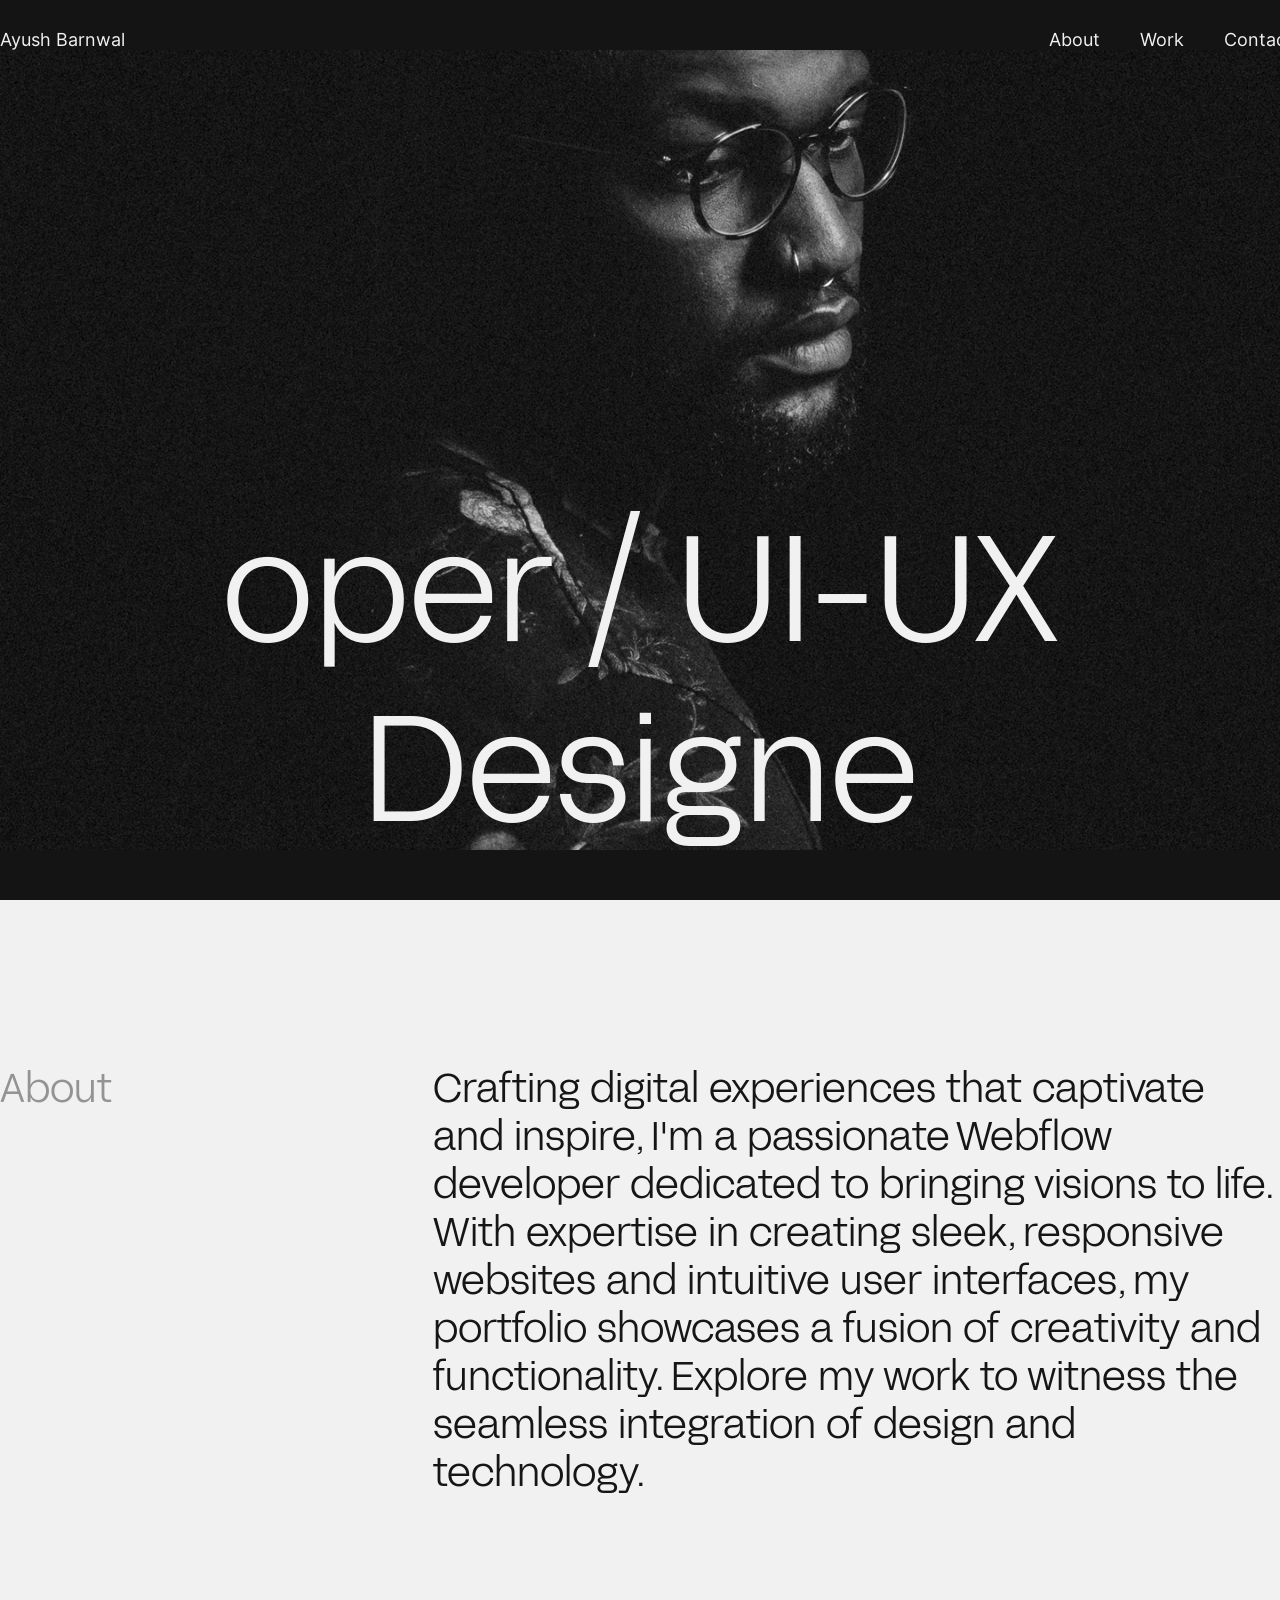
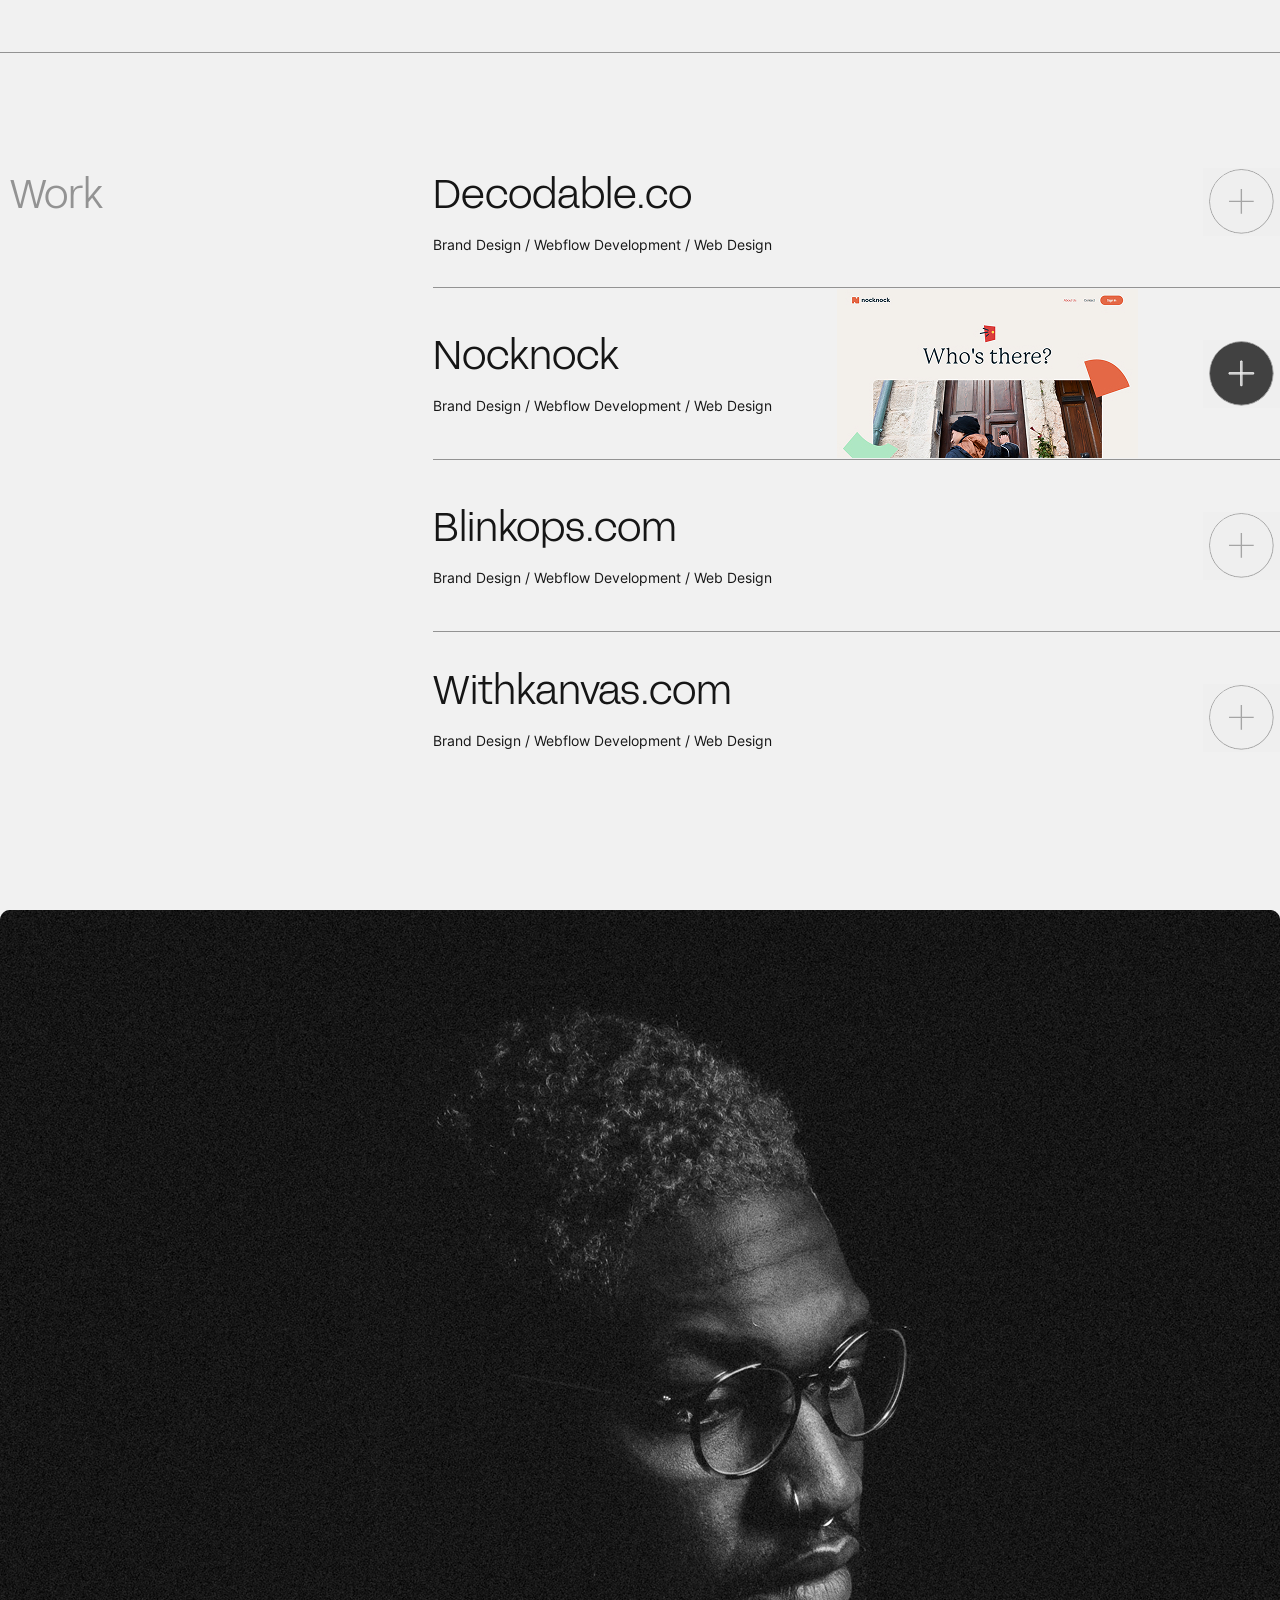
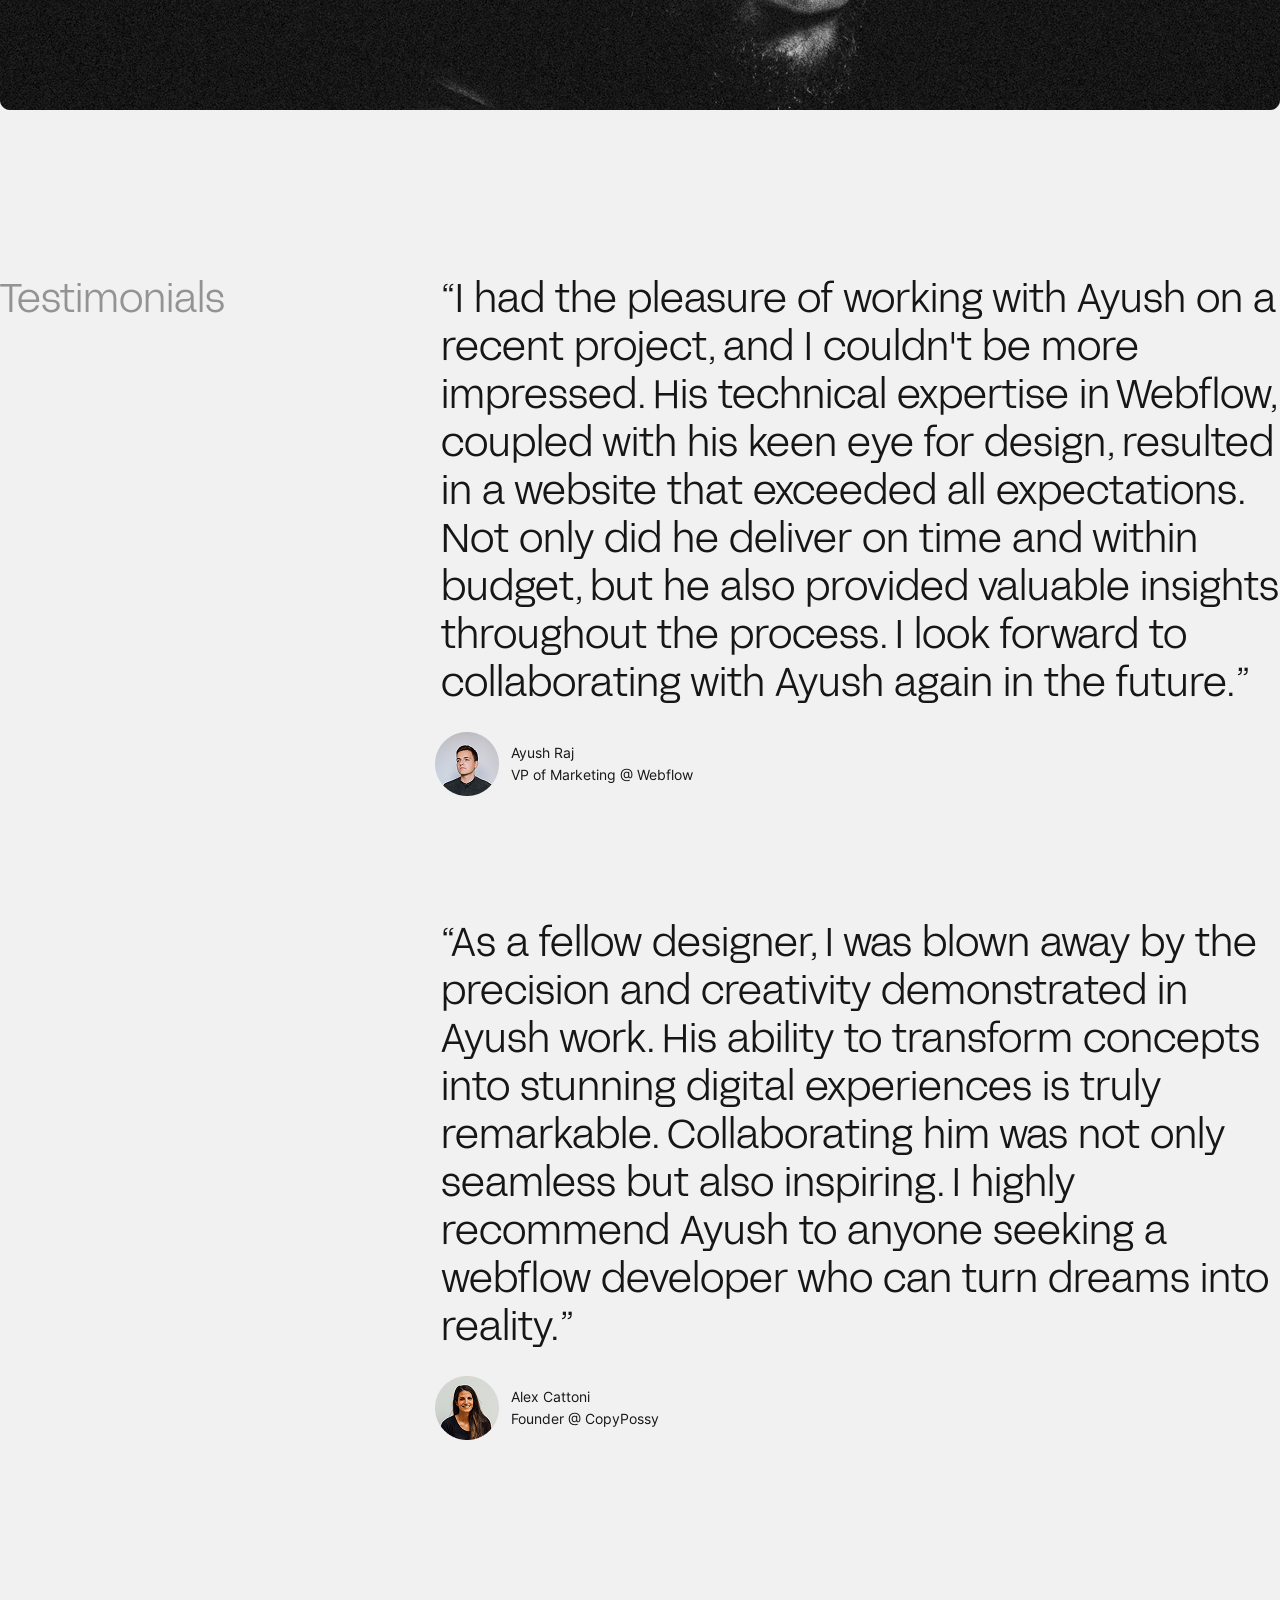
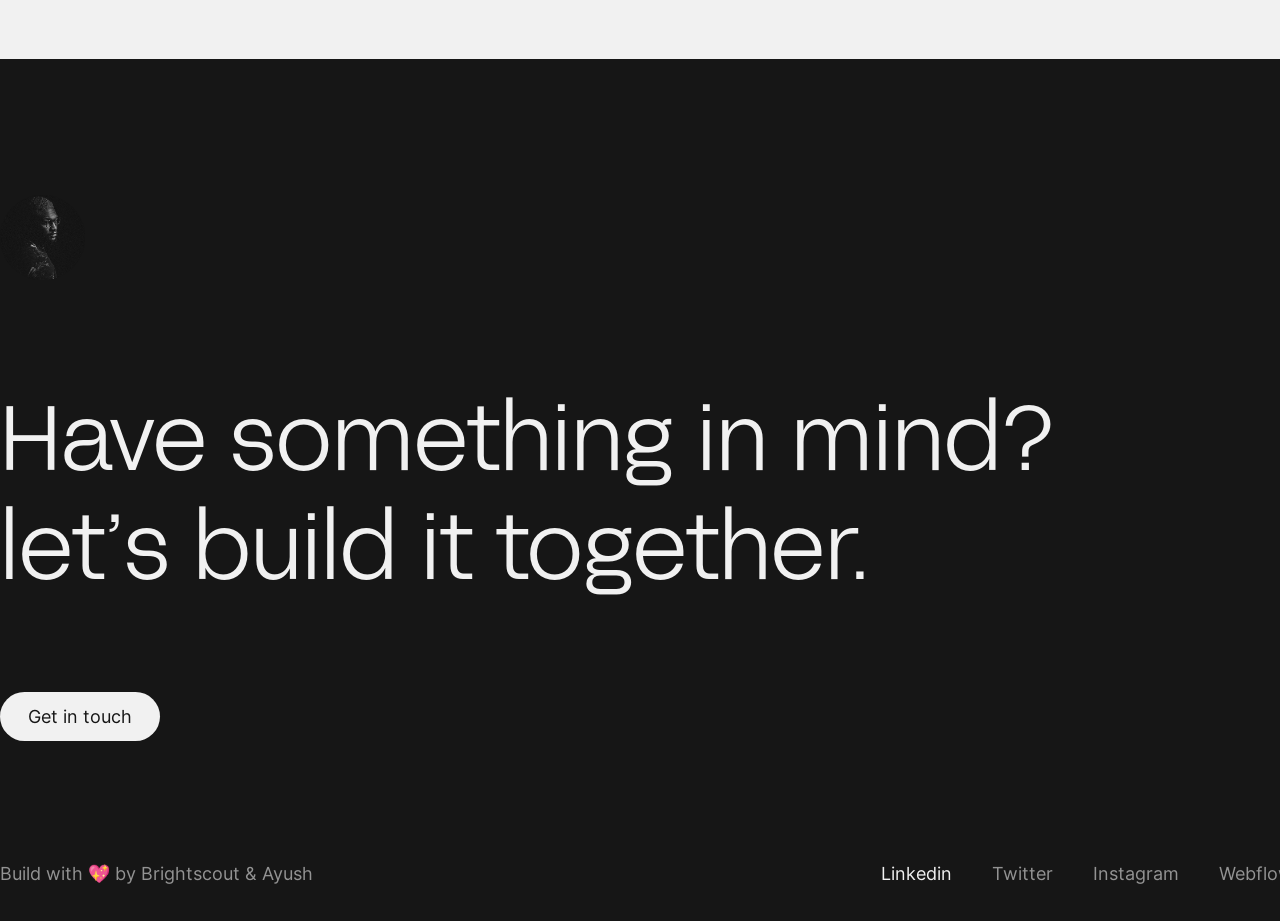
==== index.html @ 7341c0cb "4lab" ====
<!DOCTYPE html>
<html lang="en">
<head>
    <meta charset="UTF-8">
    <meta name="viewport" content="width=device-width, initial-scale=1.0">
    <link rel="stylesheet" href="styles/fonts.css">
    <link rel="stylesheet" href="styles/style.css">
    <title>Document</title>
</head>
<body>
    <header>  
        <div class="navigation_container">
            <h1>Ayush Barnwal</h1>
            <nav>
                <ul class="nav">
                    <li><a class="nav__link" href="#">About</a></li>
                    <li><a class="nav__link" href="#">Work</a></li>
                    <li><a class="nav__link" href="#">Contact</a> </li>
                </ul>
            </nav>
        </div>
        <h2 class="title">oper / UI-UX Designe</h2>
    </header>
    <main class="main_container">
        <section class="about_container">
            <h3>About</h3>
            <p>Crafting digital experiences 
                that captivate and inspire, 
                I'm a passionate Webflow 
                developer dedicated to 
                bringing visions to life. 
                With expertise in creating 
                sleek, responsive websites 
                and intuitive user 
                interfaces, my portfolio 
                showcases a fusion of 
                creativity and functionality. 
                Explore my work to witness 
                the seamless integration of 
                design and technology.</p>
        </section>
        <section class="work_container">
            <h3>Work</h3>
            <ul class="worklist_container">
                <li class="worklist_item">
                    <div>
                        <h4>Decodable.co</h4>
                        <p>Brand Design / Webflow Development / Web Design</p>
                    </div>
                    <button>
                        <svg class="svg_plus" width="65" height="65" viewBox="0 0 65 65" fill="none" xmlns="http://www.w3.org/2000/svg">
                            <g opacity="0.8">
                                <rect x="0.5" y="0.5" width="63.7159" height="63.7159" rx="31.858" stroke="#939393"/>
                                <path d="M31.6761 44.7159V20H33.0398V44.7159H31.6761ZM20 33.0398V31.6761H44.7159V33.0398H20Z" fill="#939393"/>
                            </g>
                        </svg>
                    </button>
                </li>
                <li class="worklist_item">
                    <div>
                        <h4>Nocknock</h4>
                        <p>Brand Design / Webflow Development / Web Design</p>
                    </div>
                    <img src="images/nocknock.jpg" alt="nocknock">
                    <button>
                        <svg class="svg_plus_active" width="65" height="65" viewBox="0 0 65 65" fill="none" xmlns="http://www.w3.org/2000/svg">
                            <g opacity="0.8">
                                <rect x="0.5" y="0.5" width="63.7159" height="63.7159" rx="31.858" stroke="#939393"/>
                                <path d="M31.6761 44.7159V20H33.0398V44.7159H31.6761ZM20 33.0398V31.6761H44.7159V33.0398H20Z" fill="#939393"/>
                            </g>
                        </svg>
                    </button>
                </li>
                <li class="worklist_item">
                    <div>
                        <h4>Blinkops.com</h4>
                        <p>Brand Design / Webflow Development / Web Design</p>
                    </div>
                    <button>
                        <svg class="svg_plus" width="65" height="65" viewBox="0 0 65 65" fill="none" xmlns="http://www.w3.org/2000/svg">
                            <g opacity="0.8">
                                <rect x="0.5" y="0.5" width="63.7159" height="63.7159" rx="31.858" stroke="#939393"/>
                                <path d="M31.6761 44.7159V20H33.0398V44.7159H31.6761ZM20 33.0398V31.6761H44.7159V33.0398H20Z" fill="#939393"/>
                            </g>
                        </svg>
                    </button>
                </li>
                <li class="worklist_item">
                    <div>
                        <h4>Withkanvas.com</h4>
                        <p>Brand Design / Webflow Development / Web Design</p>
                    </div>
                    <button>
                        <svg class="svg_plus" width="65" height="65" viewBox="0 0 65 65" fill="none" xmlns="http://www.w3.org/2000/svg">
                            <g opacity="0.8">
                                <rect x="0.5" y="0.5" width="63.7159" height="63.7159" rx="31.858" stroke="#939393"/>
                                <path d="M31.6761 44.7159V20H33.0398V44.7159H31.6761ZM20 33.0398V31.6761H44.7159V33.0398H20Z" fill="#939393"/>
                            </g>
                        </svg>
                    </button>
                </li>
            </ul>
        </section>
        <img src="images/personal_image.png" alt="personal image">
        <section class="testimonials_container">
            <h3>Testimonials</h3>
            <div class="review_container">
                <div>
                    <p>
                        “I had the pleasure 
                        of working with Ayush on 
                        a recent project, and I 
                        couldn't be more impressed. 
                        His technical expertise in 
                        Webflow, coupled with his 
                        keen eye for design, resulted 
                        in a website that exceeded all 
                        expectations. Not only did he 
                        deliver on time and within 
                        budget, but he also provided 
                        valuable insights throughout 
                        the process. I look forward to 
                        collaborating with Ayush again 
                        in the future.”
                    </p>
                    <div class="reviewer_container">
                        <img src="images/reviewer_2.png" alt="reviewer photo">
                        <div>
                            <h3 class="reviewer_text">Ayush Raj</h3>
                            <p class="reviewer_text">VP of Marketing @ Webflow</p>
                        </div>  
                    </div>
                </div>
                <div>
                    <p>
                        “As a fellow designer, I was blown 
                        away by the precision and creativity 
                        demonstrated in Ayush work. His 
                        ability to transform concepts into 
                        stunning digital experiences is truly 
                        remarkable. Collaborating him was not 
                        only seamless but also inspiring. I 
                        highly recommend Ayush to anyone 
                        seeking a webflow developer who can 
                        turn dreams into reality.” 
                    </p>
                    <div class="reviewer_container">
                        <img src="images/reviewer_1.png" alt="reviewer photo">
                        <div>
                            <h3 class="reviewer_text">Alex Cattoni</h3>
                            <p class="reviewer_text">Founder @ CopyPossy</p>
                        </div>
                    </div>
                </div>
            </div>
        </section>
    </main>
    <footer>
        <div class="footer_container">
            <div class="footer_info">
                <img src="images/avatar_contact.png" alt="personal photo">
                <p>Have something in mind?<br>let’s build it together.</p>
                <button>Get in touch</button>
            </div>
            <div class="footer_nav_container">
                <span>Build with 💖 by Brightscout & Ayush</span>
                <nav>
                    <ul class="footer_nav">
                        <li><a class="footer_nav__link" href="#">Linkedin</a></li>
                        <li><a class="footer_nav__link" href="#">Twitter</a></li>
                        <li><a class="footer_nav__link" href="#">Instagram</a> </li>
                        <li><a class="footer_nav__link" href="#">Webflow</a> </li>
                    </ul>
                </nav>
            </div>
        </div>
    </footer>
</body>
</html>
---- styles/fonts.css ----
@font-face {
    font-family: 'Inter';
    src: url(../fonts/Inter-Regular.otf);
    font-weight: normal;
    font-style: normal;
    font-display: swap;
}

@font-face {
    font-family: 'AcidGrotesk';
    src: url(../fonts/AcidGrotesk-Regular.otf);
    font-weight: normal;
    font-style: normal;
    font-display: swap;
}

/* @font-face {
    font-family: 'Urania-ExtraLight';
    src: url(../fonts/Urania-ExtraLight.ttf);
    font-style: normal;
    font-display: swap;
} */
---- styles/style.css ----
*{
    box-sizing: border-box;
}

body {
    margin: 0;
    display: flex;
    height: 100%;
    flex-direction: column;
    background-color: #F1F1F1;
}

header{
    display: flex;
    flex-direction: column;
    width: 100%;
    min-height: 900px;
    background-image: url("../images/main_image.jpg");
    background-repeat: no-repeat;
    background-size: contain;
    background-position: center;
    background-color: #141414;
}

.navigation_container {
    display: flex;
    justify-content: space-between;
    align-items: center;
    margin: 0 auto;
    padding-top: 26px;
    width: 1293px;
}

.navigation_container h1{
    margin: 0;
    font-size: 18px;
    font-family: 'Inter', serif;
    font-weight: 400;
    line-height: 160%;
    color: #F1F1F1;
}

.nav{
    margin: 0 auto;
    justify-content: space-between;
    display: flex;
    list-style-type: none;
    font-family: 'Inter', serif;
    font-size: 18px;
    font-weight: 400;
    line-height: 160%;
    gap: 40px;
}

.nav__link {
    text-decoration: none;
    color: #F1F1F1;
}

.title {
    margin-top: auto;
    margin-bottom: 49px;
    text-align: center;
    font-family: 'AcidGrotesk', sans-serif;
    font-size: 150px;
    font-weight: 400;
    color: #F1F1F1;  
}

.main_container {
    margin: auto;
    width: 1280px;
}

main {
    flex-grow: 1;
}

main h3{
    margin: 0 auto;
    font-family: 'AcidGrotesk', sans-serif;
    font-size: 40px;
    font-weight: 400;
    font-style: normal;
    color: #939393;
}

main p{
    margin: 0 auto;
    font-family: 'AcidGrotesk', sans-serif;
    font-size: 40px;
    font-style: normal;
    font-weight: 400;
    color: #161616;
}

main img{
    max-width: 100%;
}

.about_container {
    display: flex;
    justify-content: space-between;
    align-self: center;
    margin: 162px auto 0;
    gap: 321px;
    padding-bottom: 158px;
    border-bottom: 1px solid #939393;
}

.about_container p {
    width: 847px;
}

.work_container {
    display: flex;
    justify-content: space-between;
    align-self: center;
    margin: 115px auto 0;
    gap: 321px;
    padding-bottom: 158px;
}

.worklist_container{
    margin: 0;
    padding: 0;
    width: 847px;
    list-style-type: none;
}

.worklist_item {
    display: flex;
    justify-content: space-between;
    align-items: center;
    height: 172px;
    border-bottom: 1px solid #939393;
}

.worklist_item:first-child{
    height: 120px;
    align-items: start;
}

.worklist_item:last-child {
    height: 120px;
    align-items: end;
    border: none;
}

.worklist_item h4 {
    font-family: 'AcidGrotesk', sans-serif;
    font-size: 40px;
    font-weight: 400;
    font-style: normal;
    margin: 0 auto;
    margin-bottom: 18px;
    color: #161616;
}

.worklist_item p {
    margin: 0;
    font-family: 'Inter', serif;
    font-size: 14px;
    font-weight: 400;
    font-style: normal;
    line-height: 160%;
    color: #161616;
}

.worklist_item button {
    border: none;
    height: 68px;
}

.svg_plus {
    border-radius: 180px;
    cursor: pointer;
}

.svg_plus_active {
    border-radius: 180px;
    cursor: pointer;
    fill: #161616;
    stroke: #F1F1F1;
}

.testimonials_container {
    display: flex;
    justify-content: space-between;
    align-self: center;
    margin: 158px auto 0;
    gap: 210px;
    margin-bottom: 99px;
}

.testimonials_container p {
    width: 839px;
}

.reviewer_container {
    display: flex;
    align-items: center;
    margin-top: 28px;
    margin-bottom: 120px;
    gap: 12px;
}

.reviewer_container img {
    width: 100%;
    height: 100%;
}

.reviewer_text{
    margin: 0 auto;
    font-family: 'Inter', serif;
    font-size: 14px;
    font-weight: 400;
    font-style: normal;
    line-height: 160%;
    color: #161616;
}

footer {
    display: flex;
    flex-direction: column;
    background-color: #161616;
}

.footer_container {
    width: 1293px;
    margin: 136px auto;
    margin-bottom: 32px;
}

.footer_info {
    margin-bottom: 119px;
}

footer img {
    width: 85px;
    height: 85px;
}

.footer_info p {
    margin-top: 95px;
    margin-bottom: 95px;
    text-align: left;
    font-family: 'AcidGrotesk', sans-serif;
    font-size: 91px;
    font-weight: 400;
    color: #F1F1F1; 
}

footer button {
    padding: 14px 28px;
    border: none;
    border-radius: 170px;
    background: #F1F1F1;
    color: #161616;
    cursor: pointer;
    font-family: 'Inter', serif;
    font-size: 18px;
    font-weight: 400;
}

.footer_nav_container {
    margin-top: auto;
    display: flex;
    justify-content: space-between;
    align-items: center;
}

.footer_nav_container span{
    margin: 0;
    font-size: 18px;
    font-family: 'Inter', serif;
    font-weight: 400;
    line-height: 160%;
    color: #939393;
}

.footer_nav{
    margin: 0 auto;
    justify-content: space-between;
    display: flex;
    list-style-type: none;
    font-family: 'Inter', serif;
    font-size: 18px;
    font-weight: 400;
    line-height: 160%;
    gap: 40px;
}

.footer_nav__link {
    text-decoration: none;
    color: #939393;
}


li:first-child .footer_nav__link {
    color: #F1F1F1;
}
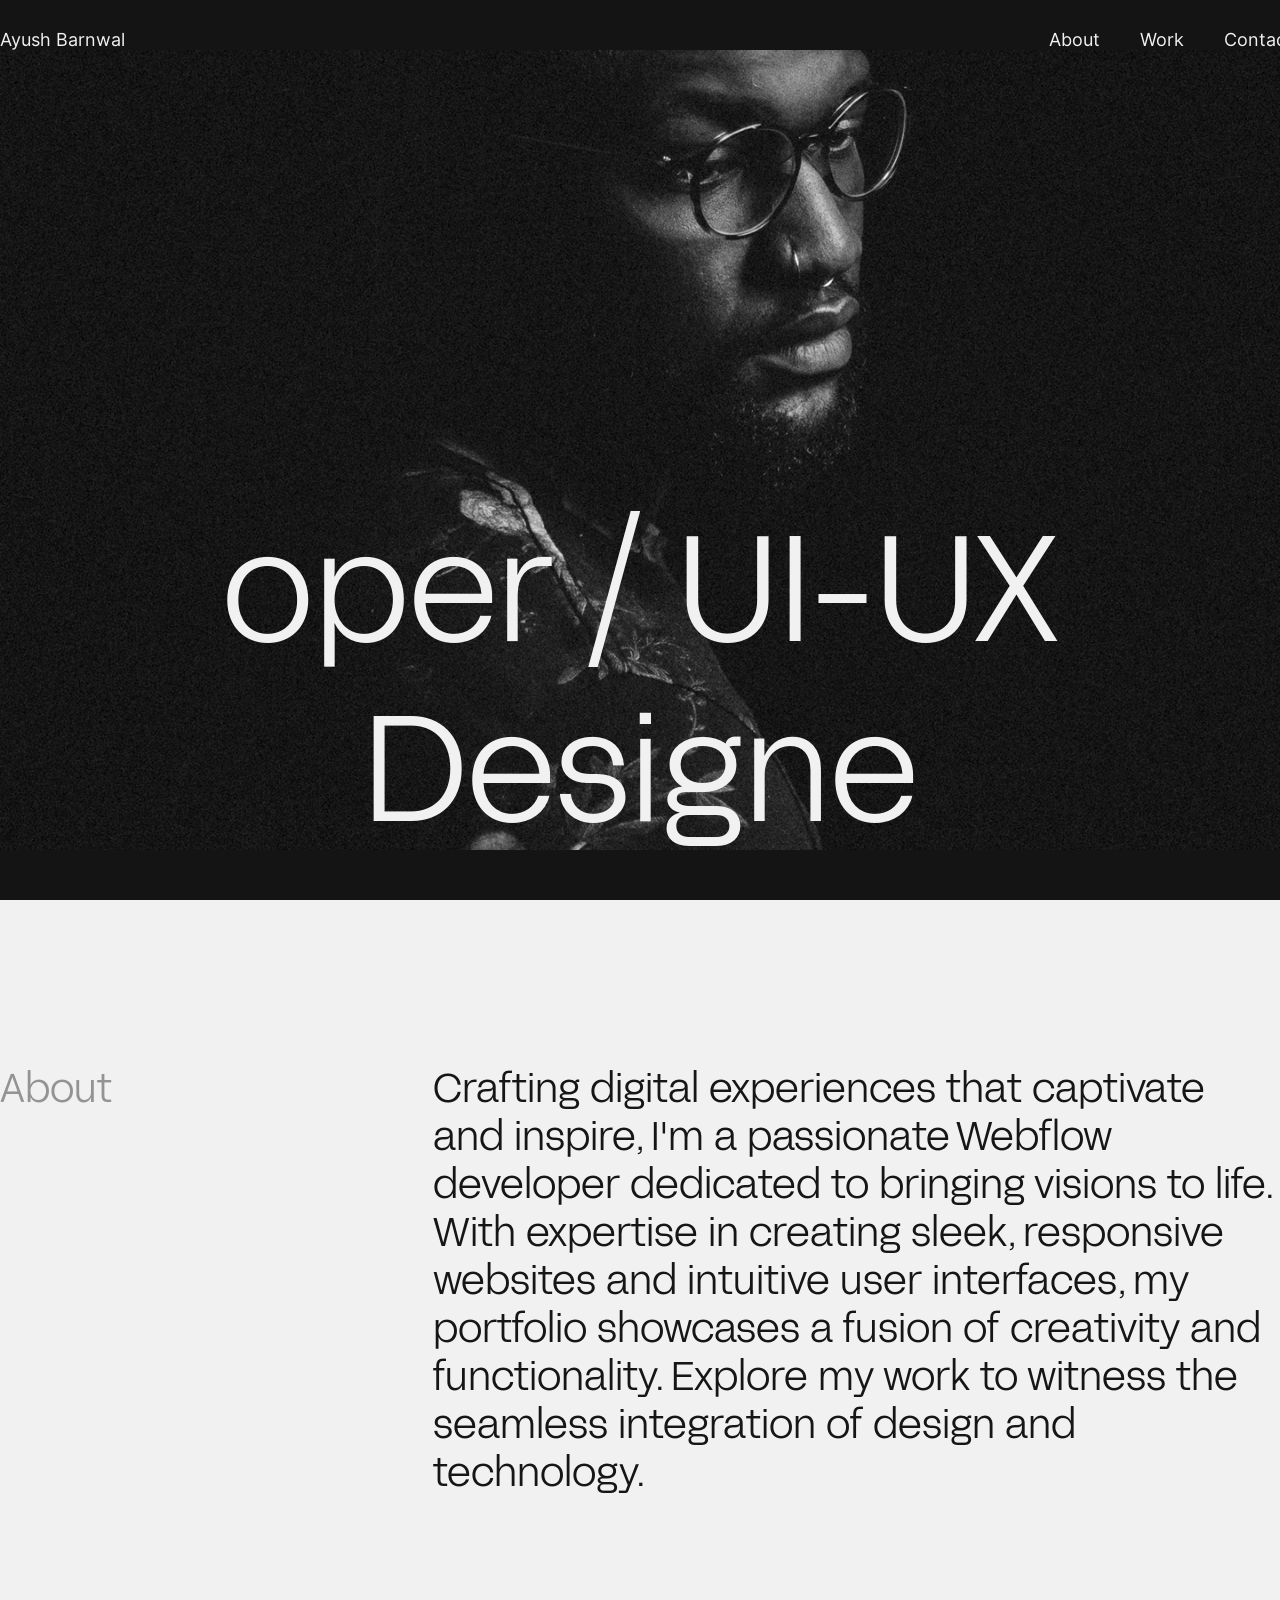
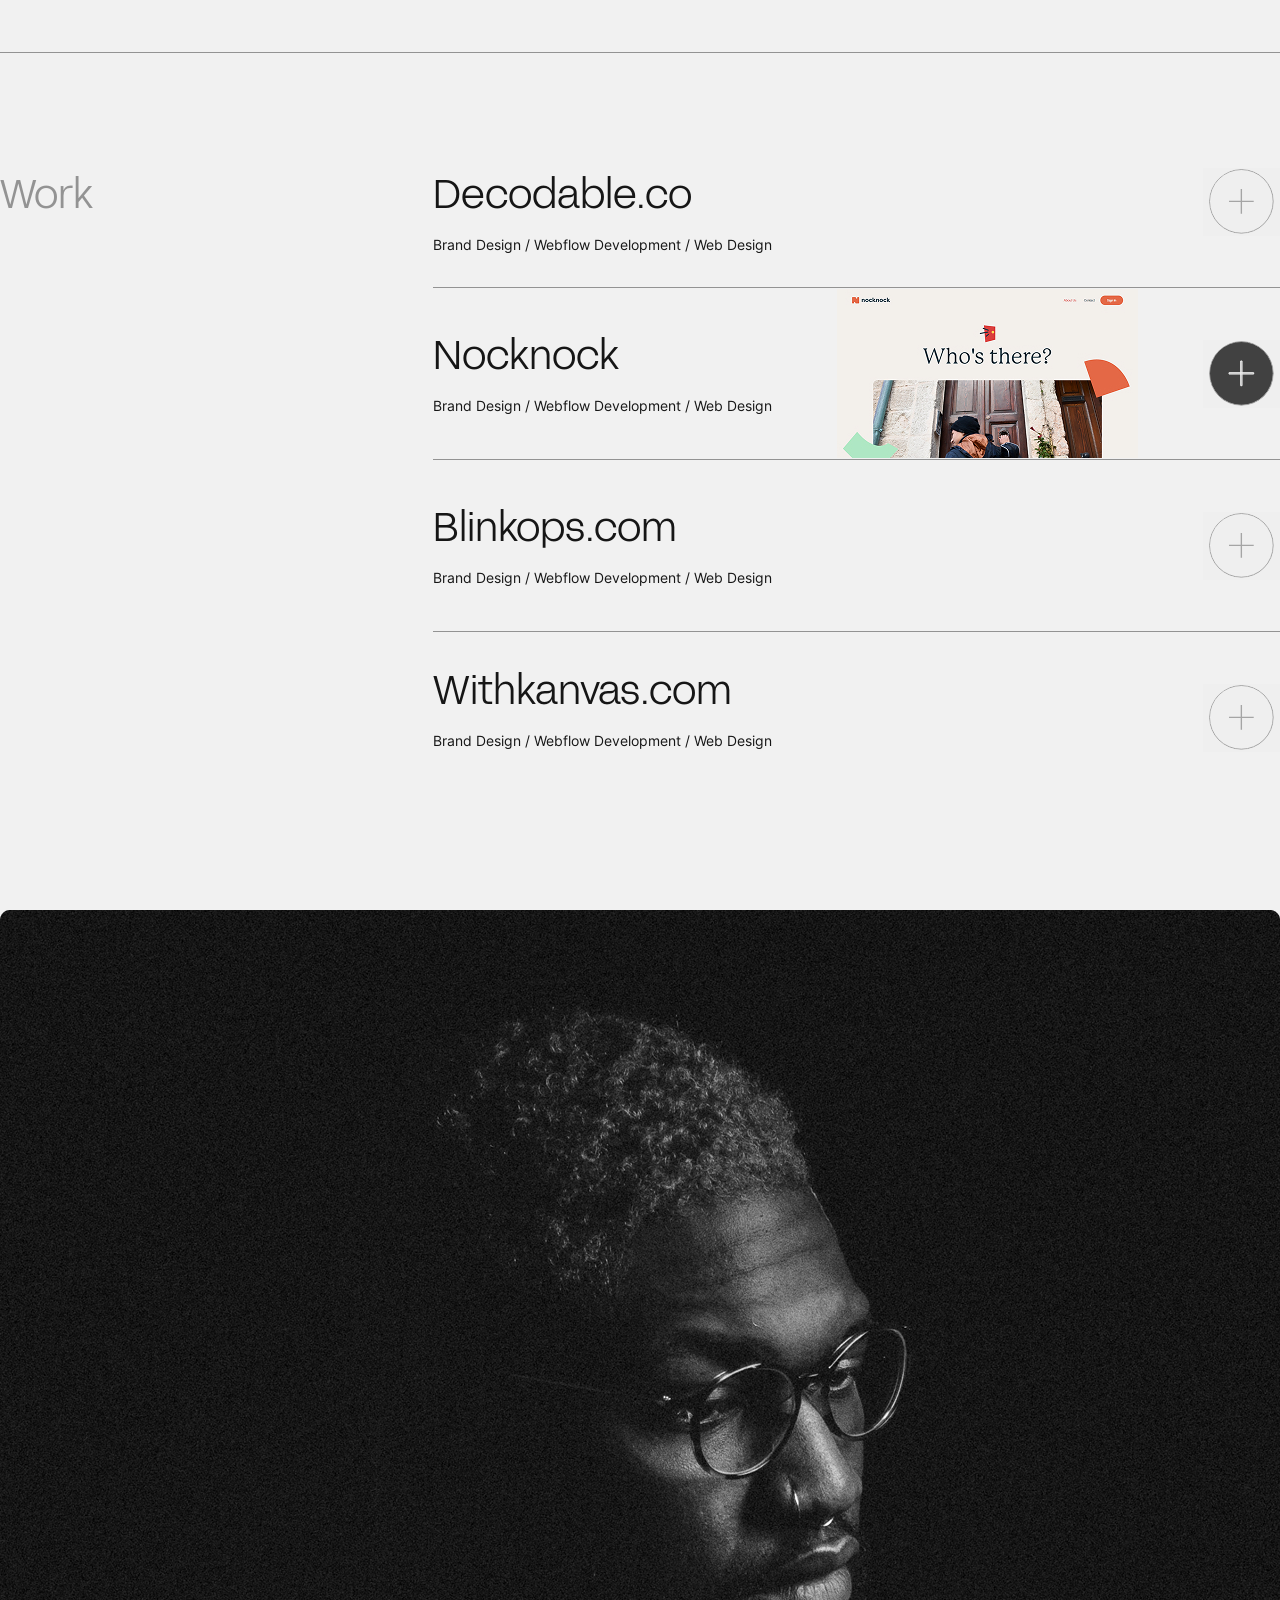
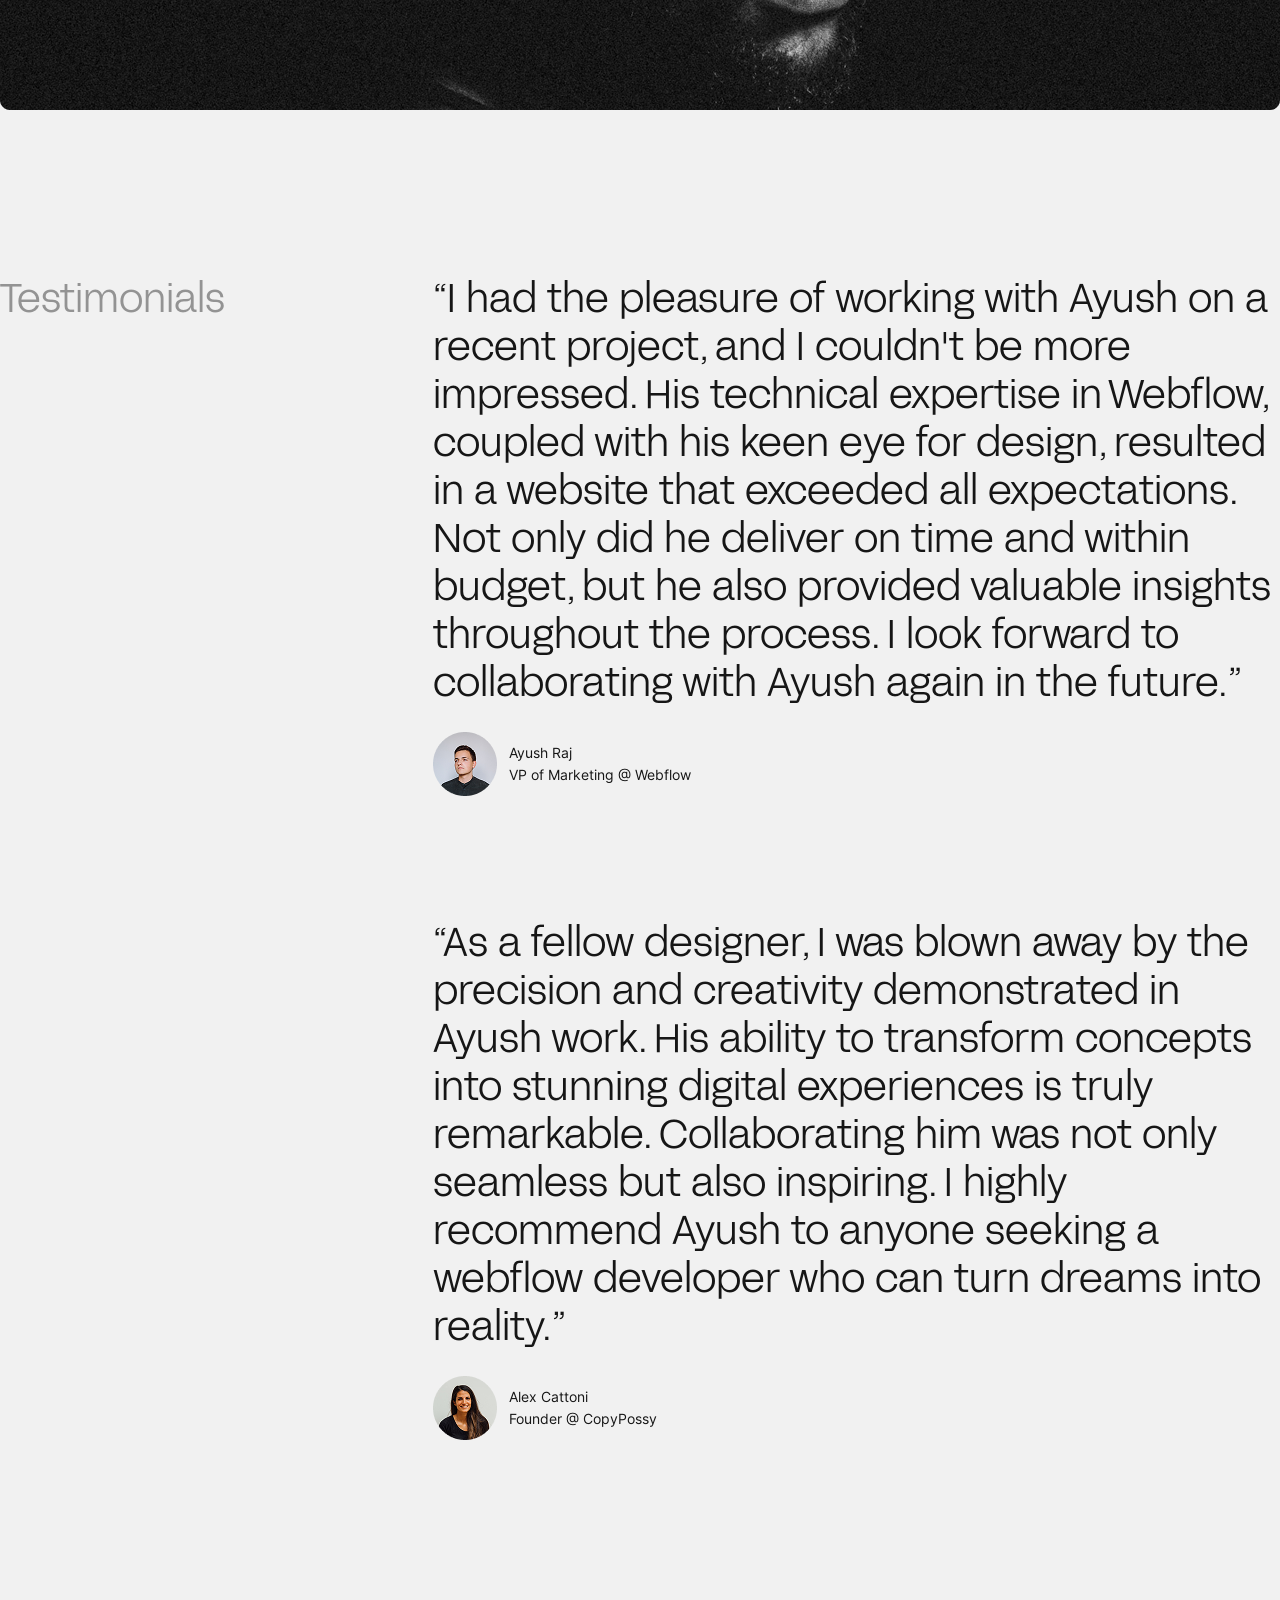
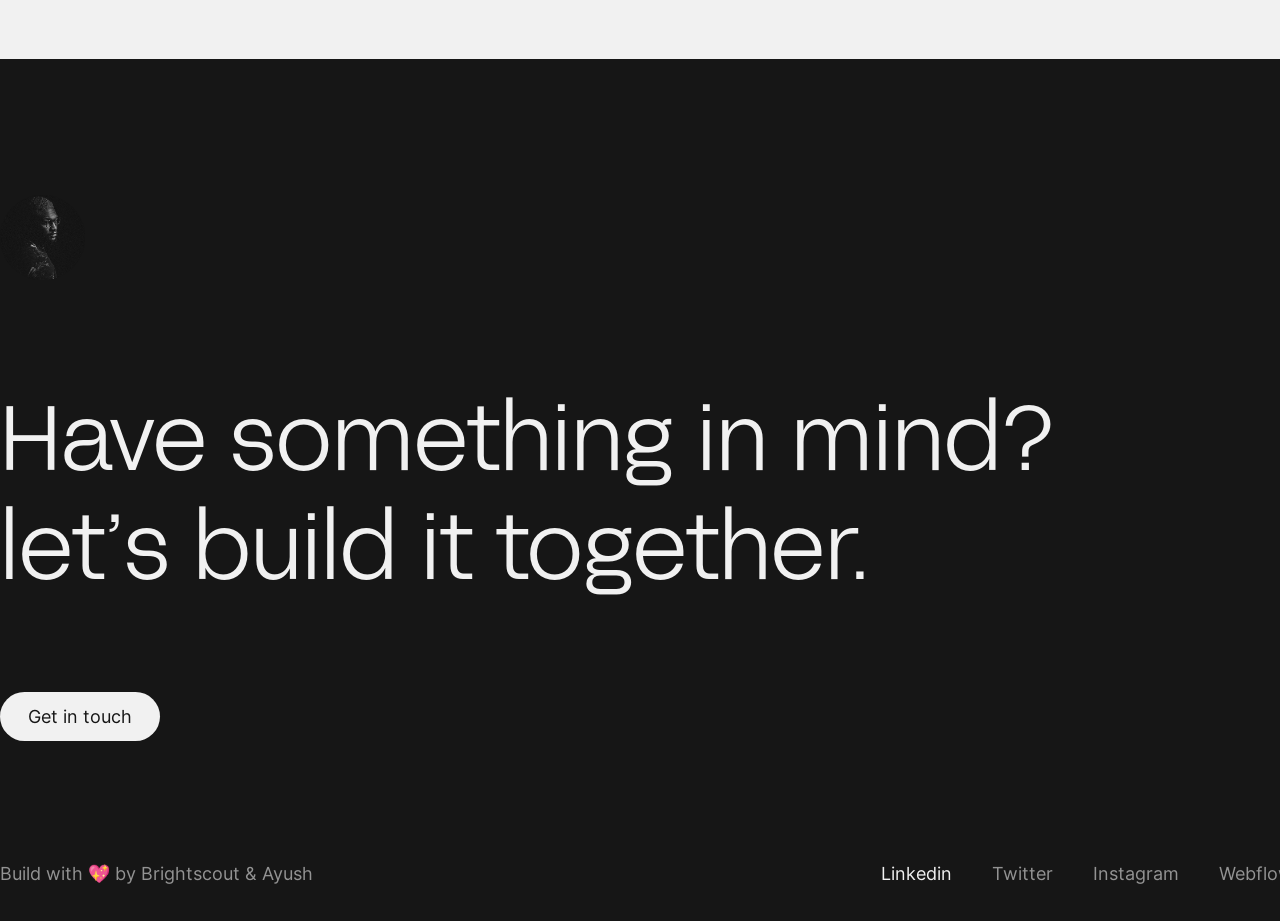
==== commit 9d431908: "lab 5" ====
--- a/index.html
+++ b/index.html
@@ -127,7 +127,7 @@
                         <img src="images/reviewer_2.png" alt="reviewer photo">
                         <div>
                             <h3 class="reviewer_text">Ayush Raj</h3>
-                            <p class="reviewer_text">VP of Marketing @ Webflow</p>
+                            <span class="reviewer_text">VP of Marketing @ Webflow</span>
                         </div>  
                     </div>
                 </div>
@@ -148,7 +148,7 @@
                         <img src="images/reviewer_1.png" alt="reviewer photo">
                         <div>
                             <h3 class="reviewer_text">Alex Cattoni</h3>
-                            <p class="reviewer_text">Founder @ CopyPossy</p>
+                            <span class="reviewer_text">Founder @ CopyPossy</span>
                         </div>
                     </div>
                 </div>
--- a/styles/style.css
+++ b/styles/style.css
@@ -77,7 +77,7 @@
 }
 
 main h3{
-    margin: 0 auto;
+    margin: 0;
     font-family: 'AcidGrotesk', sans-serif;
     font-size: 40px;
     font-weight: 400;
@@ -99,32 +99,25 @@
 }
 
 .about_container {
-    display: flex;
-    justify-content: space-between;
+    display: grid;
+    grid-template-columns: 433px 1fr;
     align-self: center;
     margin: 162px auto 0;
-    gap: 321px;
     padding-bottom: 158px;
     border-bottom: 1px solid #939393;
 }
 
-.about_container p {
-    width: 847px;
-}
-
 .work_container {
-    display: flex;
-    justify-content: space-between;
+    display: grid;
+    grid-template-columns: 433px 1fr;
     align-self: center;
     margin: 115px auto 0;
-    gap: 321px;
     padding-bottom: 158px;
 }
 
 .worklist_container{
     margin: 0;
     padding: 0;
-    width: 847px;
     list-style-type: none;
 }
 
@@ -185,15 +178,14 @@
 }
 
 .testimonials_container {
-    display: flex;
-    justify-content: space-between;
+    display: grid;
+    grid-template-columns: 433px 1fr;
     align-self: center;
     margin: 158px auto 0;
-    gap: 210px;
     margin-bottom: 99px;
 }
 
-.testimonials_container p {
+.review_container {
     width: 839px;
 }
 
@@ -206,8 +198,8 @@
 }
 
 .reviewer_container img {
-    width: 100%;
-    height: 100%;
+    width: 64px;
+    height: 64px;
 }
 
 .reviewer_text{
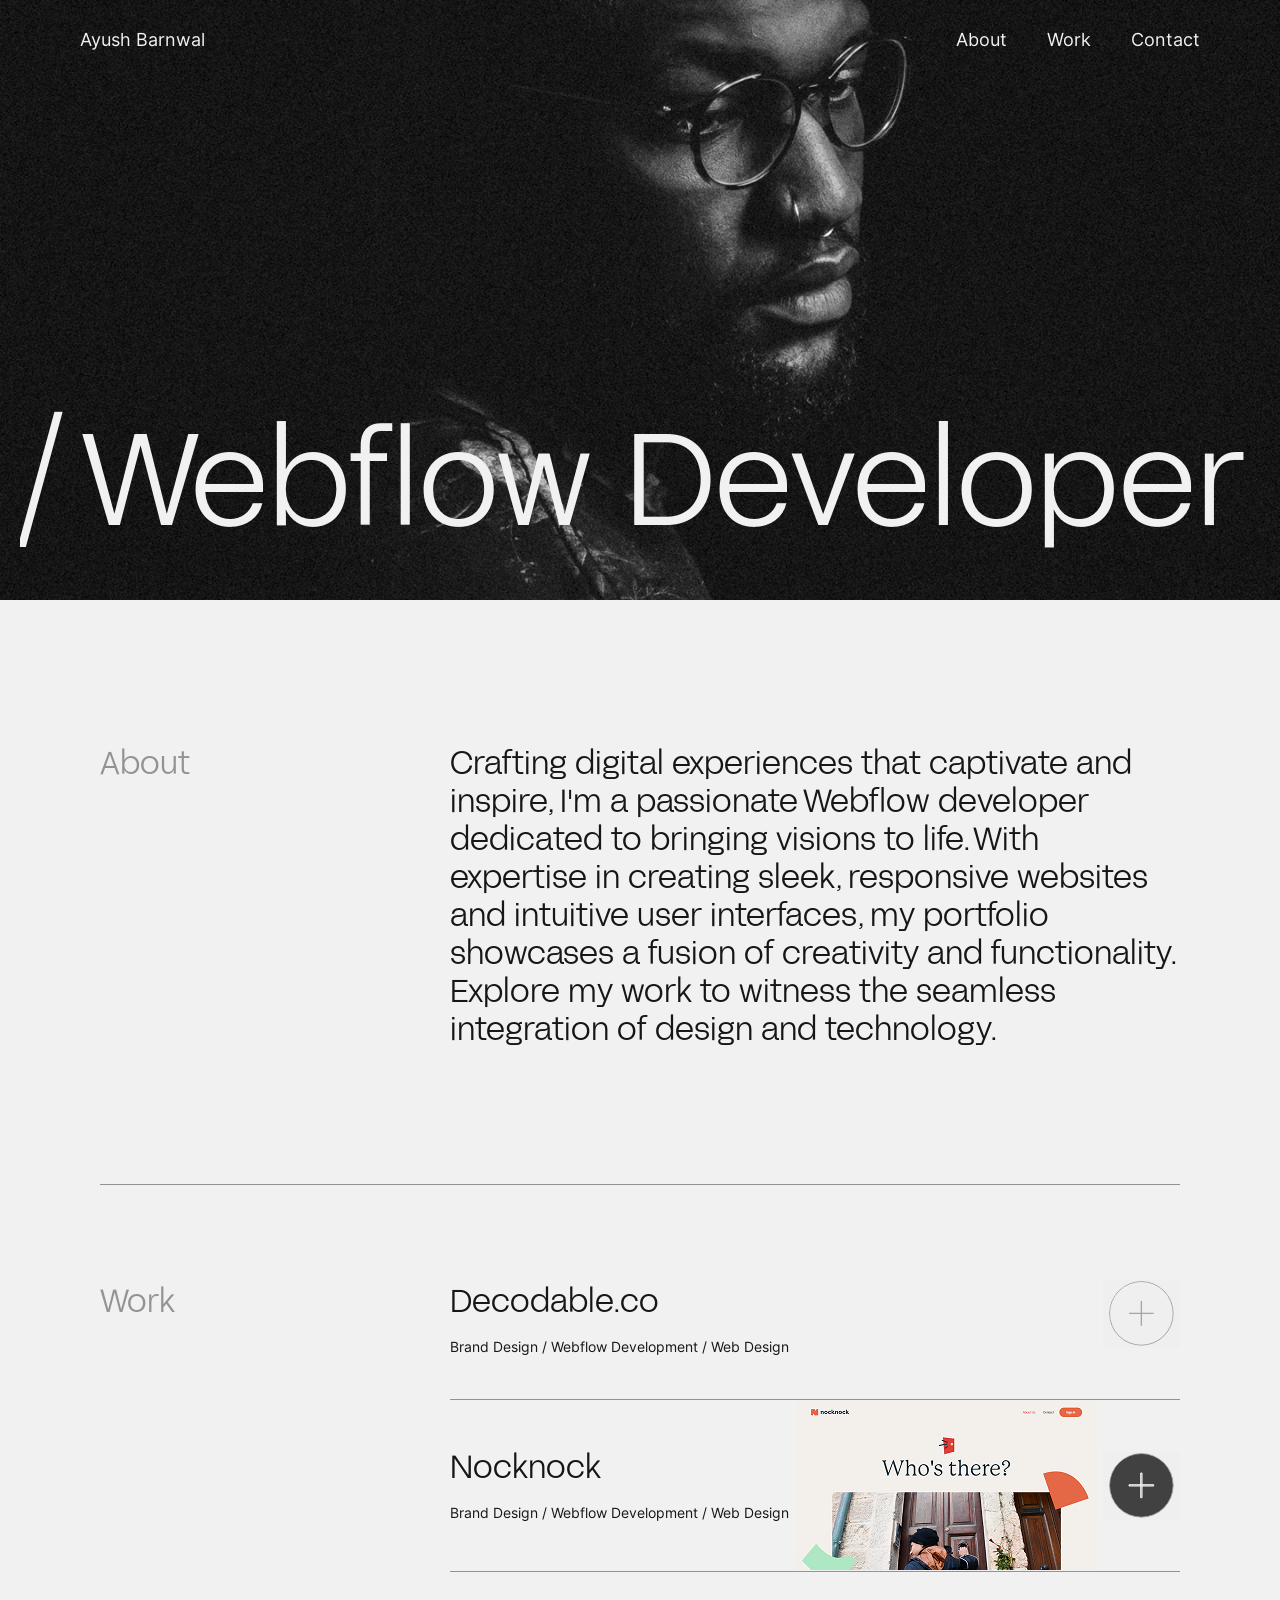
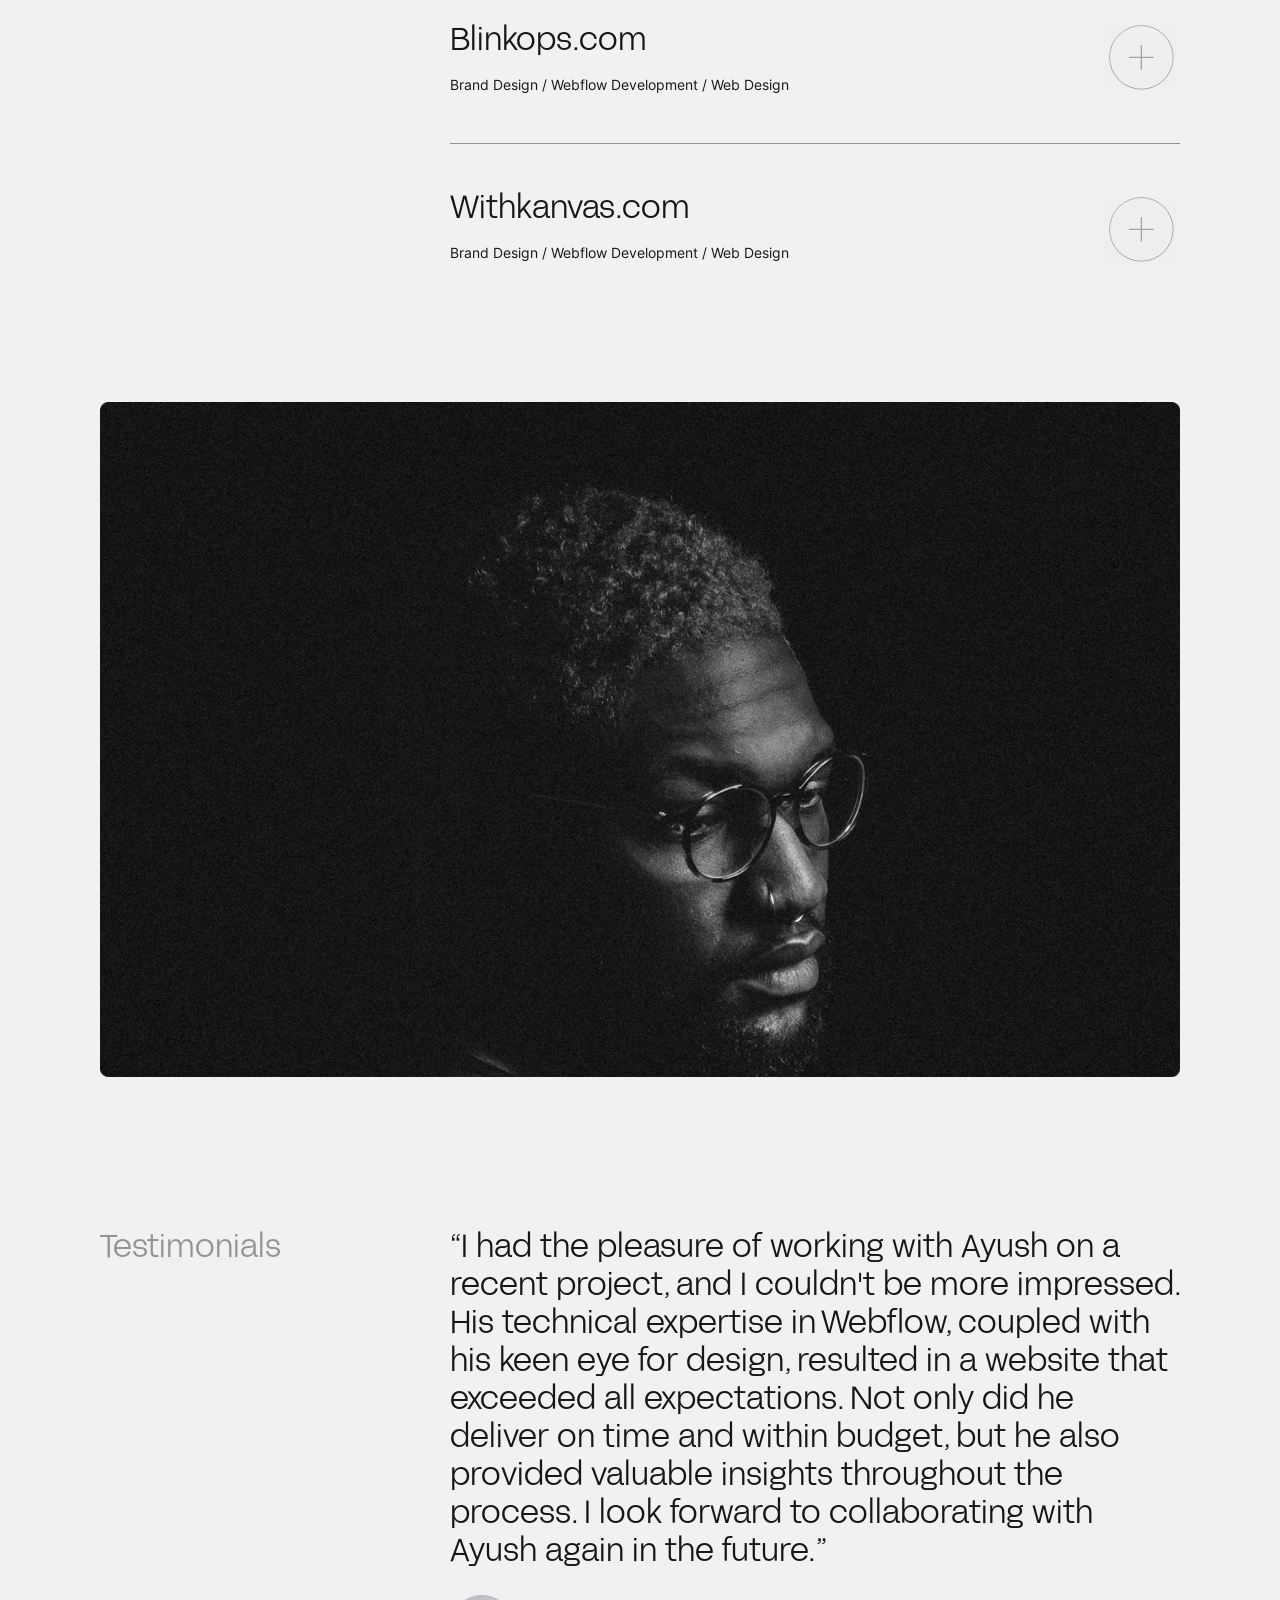
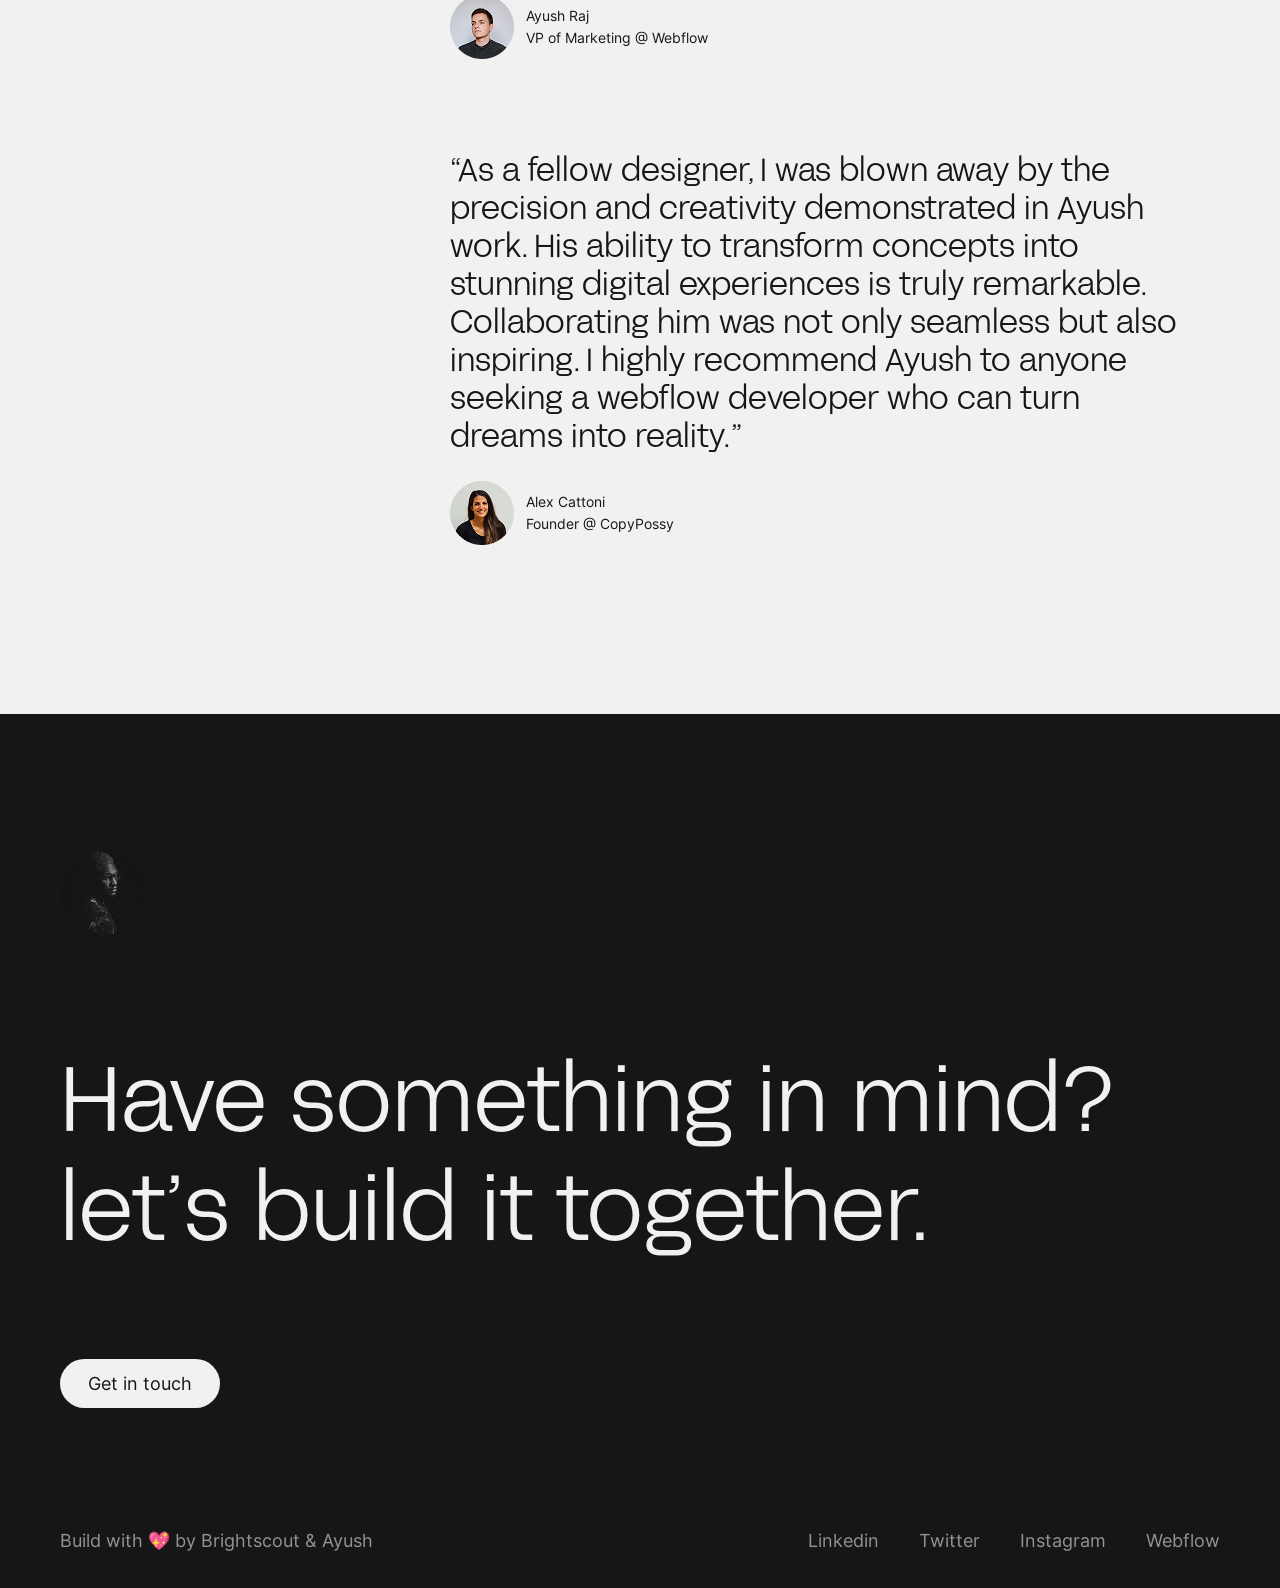
==== commit 5ffd1c9d: "адаптация и анимация" ====
--- a/index.html
+++ b/index.html
@@ -8,43 +8,52 @@
     <title>Document</title>
 </head>
 <body>
-    <header>  
+    <header class="main_header">
         <div class="navigation_container">
-            <h1>Ayush Barnwal</h1>
+            <a href="./index.html"> Ayush Barnwal </a>
+            <svg class="burger_button" width="40" height="40" viewBox="0 0 52 37" fill="none" xmlns="http://www.w3.org/2000/svg">
+                <path d="M3.5 3.5C21.0736 3.5 30.9264 3.5 48.5 3.5" stroke="#F1F1F1" stroke-width="7" stroke-linecap="round"/>
+                <path d="M3.5 18.5C21.0736 18.5 30.9264 18.5 48.5 18.5" stroke="#F1F1F1" stroke-width="7" stroke-linecap="round"/>
+                <path d="M3.5 33.5C21.0736 33.5 30.9264 33.5 48.5 33.5" stroke="#F1F1F1" stroke-width="7" stroke-linecap="round"/>
+            </svg>
             <nav>
                 <ul class="nav">
                     <li><a class="nav__link" href="#">About</a></li>
                     <li><a class="nav__link" href="#">Work</a></li>
-                    <li><a class="nav__link" href="#">Contact</a> </li>
+                    <li><a class="nav__link" href="./contact.html">Contact</a> </li>
                 </ul>
             </nav>
         </div>
-        <h2 class="title">oper / UI-UX Designe</h2>
+        <div class="title_anim-wrapper">
+            <h1 class="title">/ Webflow Developer / UI-UX Designer / Web Designer</h1>
+            <h1 class="title" aria-hidden="true">/ Webflow Developer / UI-UX Designer / Web Designer</h1>
+        </div>
+
     </header>
     <main class="main_container">
         <section class="about_container">
-            <h3>About</h3>
-            <p>Crafting digital experiences 
-                that captivate and inspire, 
-                I'm a passionate Webflow 
-                developer dedicated to 
-                bringing visions to life. 
-                With expertise in creating 
-                sleek, responsive websites 
-                and intuitive user 
-                interfaces, my portfolio 
-                showcases a fusion of 
-                creativity and functionality. 
-                Explore my work to witness 
-                the seamless integration of 
+            <h2 class="main_title">About</h2>
+            <p>Crafting digital experiences
+                that captivate and inspire,
+                I'm a passionate Webflow
+                developer dedicated to
+                bringing visions to life.
+                With expertise in creating
+                sleek, responsive websites
+                and intuitive user
+                interfaces, my portfolio
+                showcases a fusion of
+                creativity and functionality.
+                Explore my work to witness
+                the seamless integration of
                 design and technology.</p>
         </section>
         <section class="work_container">
-            <h3>Work</h3>
+            <h2 class="main_title">Work</h2>
             <ul class="worklist_container">
                 <li class="worklist_item">
                     <div>
-                        <h4>Decodable.co</h4>
+                        <h3>Decodable.co</h3>
                         <p>Brand Design / Webflow Development / Web Design</p>
                     </div>
                     <button>
@@ -58,7 +67,7 @@
                 </li>
                 <li class="worklist_item">
                     <div>
-                        <h4>Nocknock</h4>
+                        <h3>Nocknock</h3>
                         <p>Brand Design / Webflow Development / Web Design</p>
                     </div>
                     <img src="images/nocknock.jpg" alt="nocknock">
@@ -73,7 +82,7 @@
                 </li>
                 <li class="worklist_item">
                     <div>
-                        <h4>Blinkops.com</h4>
+                        <h3>Blinkops.com</h3>
                         <p>Brand Design / Webflow Development / Web Design</p>
                     </div>
                     <button>
@@ -87,7 +96,7 @@
                 </li>
                 <li class="worklist_item">
                     <div>
-                        <h4>Withkanvas.com</h4>
+                        <h3>Withkanvas.com</h3>
                         <p>Brand Design / Webflow Development / Web Design</p>
                     </div>
                     <button>
@@ -103,50 +112,50 @@
         </section>
         <img src="images/personal_image.png" alt="personal image">
         <section class="testimonials_container">
-            <h3>Testimonials</h3>
+            <h2 class="main_title">Testimonials</h2>
             <div class="review_container">
                 <div>
                     <p>
-                        “I had the pleasure 
-                        of working with Ayush on 
-                        a recent project, and I 
-                        couldn't be more impressed. 
-                        His technical expertise in 
-                        Webflow, coupled with his 
-                        keen eye for design, resulted 
-                        in a website that exceeded all 
-                        expectations. Not only did he 
-                        deliver on time and within 
-                        budget, but he also provided 
-                        valuable insights throughout 
-                        the process. I look forward to 
-                        collaborating with Ayush again 
+                        “I had the pleasure
+                        of working with Ayush on
+                        a recent project, and I
+                        couldn't be more impressed.
+                        His technical expertise in
+                        Webflow, coupled with his
+                        keen eye for design, resulted
+                        in a website that exceeded all
+                        expectations. Not only did he
+                        deliver on time and within
+                        budget, but he also provided
+                        valuable insights throughout
+                        the process. I look forward to
+                        collaborating with Ayush again
                         in the future.”
                     </p>
                     <div class="reviewer_container">
                         <img src="images/reviewer_2.png" alt="reviewer photo">
-                        <div>
+                        <div class="reviewer_info_container">
                             <h3 class="reviewer_text">Ayush Raj</h3>
                             <span class="reviewer_text">VP of Marketing @ Webflow</span>
-                        </div>  
+                        </div>
                     </div>
                 </div>
                 <div>
                     <p>
-                        “As a fellow designer, I was blown 
-                        away by the precision and creativity 
-                        demonstrated in Ayush work. His 
-                        ability to transform concepts into 
-                        stunning digital experiences is truly 
-                        remarkable. Collaborating him was not 
-                        only seamless but also inspiring. I 
-                        highly recommend Ayush to anyone 
-                        seeking a webflow developer who can 
-                        turn dreams into reality.” 
+                        “As a fellow designer, I was blown
+                        away by the precision and creativity
+                        demonstrated in Ayush work. His
+                        ability to transform concepts into
+                        stunning digital experiences is truly
+                        remarkable. Collaborating him was not
+                        only seamless but also inspiring. I
+                        highly recommend Ayush to anyone
+                        seeking a webflow developer who can
+                        turn dreams into reality.”
                     </p>
                     <div class="reviewer_container">
                         <img src="images/reviewer_1.png" alt="reviewer photo">
-                        <div>
+                        <div class="reviewer_info_container">
                             <h3 class="reviewer_text">Alex Cattoni</h3>
                             <span class="reviewer_text">Founder @ CopyPossy</span>
                         </div>
--- a/styles/style.css
+++ b/styles/style.css
@@ -2,24 +2,42 @@
     box-sizing: border-box;
 }
 
+html {
+    font-size: 40px;
+}
+
 body {
     margin: 0;
     display: flex;
-    height: 100%;
+    height: 100vh;
     flex-direction: column;
     background-color: #F1F1F1;
 }
 
-header{
+.main_header{
     display: flex;
     flex-direction: column;
     width: 100%;
     min-height: 900px;
     background-image: url("../images/main_image.jpg");
     background-repeat: no-repeat;
-    background-size: contain;
-    background-position: center;
+    background-size: cover;
+    background-position: center top;
     background-color: #141414;
+    padding: 0 20px;
+}
+
+.contact_header {
+    display: flex;
+    flex-direction: column;
+    width: 100%;
+    background-color: #161616;
+}
+
+.burger_button {
+    display: none;
+    margin-left: auto;
+    cursor: pointer;
 }
 
 .navigation_container {
@@ -28,16 +46,18 @@
     align-items: center;
     margin: 0 auto;
     padding-top: 26px;
-    width: 1293px;
-}
-
-.navigation_container h1{
-    margin: 0;
-    font-size: 18px;
-    font-family: 'Inter', serif;
-    font-weight: 400;
-    line-height: 160%;
-    color: #F1F1F1;
+    width: 100%;
+    max-width: 1280px;
+}
+
+.navigation_container a{
+    margin: 0;
+    font-size: 0.45rem;
+    font-family: 'Inter', serif;
+    font-weight: 400;
+    line-height: 160%;
+    color: #F1F1F1;
+    text-decoration: none;
 }
 
 .nav{
@@ -46,10 +66,10 @@
     display: flex;
     list-style-type: none;
     font-family: 'Inter', serif;
-    font-size: 18px;
-    font-weight: 400;
-    line-height: 160%;
-    gap: 40px;
+    font-size: 0.45rem;
+    font-weight: 400;
+    line-height: 160%;
+    gap: 1rem;
 }
 
 .nav__link {
@@ -57,26 +77,53 @@
     color: #F1F1F1;
 }
 
+.title_anim-wrapper {
+    display: flex;
+    width: 100%;
+    overflow: hidden;
+    margin-top: auto;
+    margin-bottom: 1.225rem;
+}
+
 .title {
-    margin-top: auto;
-    margin-bottom: 49px;
+    width: max-content;
     text-align: center;
     font-family: 'AcidGrotesk', sans-serif;
-    font-size: 150px;
-    font-weight: 400;
-    color: #F1F1F1;  
+    font-size: 3.75rem;
+    white-space: nowrap;
+    font-weight: 400;
+    color: #F1F1F1;
+    padding: 0;
+    padding-right: 1rem;
+    margin: 0;
+
+    animation: title_anim 30s linear infinite;
+}
+
+@keyframes title_anim {
+    0% {
+        transform: translate3d(0, 0, 0); /* Начинаем полностью за правым краем экрана */
+    }
+    100% {
+        transform: translate3d(-100%, 0, 0); /* Уходим полностью за левый край экрана */
+    }
 }
 
 .main_container {
-    margin: auto;
-    width: 1280px;
+    margin: 0 auto;
+    width: 100%;
+    max-width: 1280px;
+}
+
+.contact_main_container {
+    background-color: #161616;
 }
 
 main {
     flex-grow: 1;
 }
 
-main h3{
+.main_title {
     margin: 0;
     font-family: 'AcidGrotesk', sans-serif;
     font-size: 40px;
@@ -140,7 +187,7 @@
     border: none;
 }
 
-.worklist_item h4 {
+.worklist_item h3 {
     font-family: 'AcidGrotesk', sans-serif;
     font-size: 40px;
     font-weight: 400;
@@ -165,9 +212,15 @@
     height: 68px;
 }
 
+.worklist_item img {
+    max-width: 301px;
+    max-height: 169px;
+}
+
 .svg_plus {
     border-radius: 180px;
     cursor: pointer;
+    transition: background-color 0.4s ease;
 }
 
 .svg_plus_active {
@@ -175,6 +228,7 @@
     cursor: pointer;
     fill: #161616;
     stroke: #F1F1F1;
+    transition: background-color 0.4s ease;
 }
 
 .testimonials_container {
@@ -186,7 +240,7 @@
 }
 
 .review_container {
-    width: 839px;
+    max-width: 839px;
 }
 
 .reviewer_container {
@@ -194,7 +248,7 @@
     align-items: center;
     margin-top: 28px;
     margin-bottom: 120px;
-    gap: 12px;
+    column-gap: 12px;
 }
 
 .reviewer_container img {
@@ -202,12 +256,17 @@
     height: 64px;
 }
 
+.reviewer_info_container{
+    display: flex;
+    flex-direction: column;
+    gap: 0;
+}
+
 .reviewer_text{
-    margin: 0 auto;
+    margin: 0;
     font-family: 'Inter', serif;
     font-size: 14px;
     font-weight: 400;
-    font-style: normal;
     line-height: 160%;
     color: #161616;
 }
@@ -219,77 +278,339 @@
 }
 
 .footer_container {
-    width: 1293px;
-    margin: 136px auto;
-    margin-bottom: 32px;
+    width: 100%;
+    max-width: 1293px;
+    margin: 0 auto;
+    margin-bottom: 0.8rem;
 }
 
 .footer_info {
-    margin-bottom: 119px;
+    margin-top: 3.4rem;
+    margin-bottom: 2.975rem;
 }
 
 footer img {
-    width: 85px;
-    height: 85px;
+    width: 2.125rem;
+    height: 2.125rem;
 }
 
 .footer_info p {
-    margin-top: 95px;
-    margin-bottom: 95px;
+    margin-top: 2.375rem;
+    margin-bottom: 2.375rem;
     text-align: left;
     font-family: 'AcidGrotesk', sans-serif;
-    font-size: 91px;
-    font-weight: 400;
-    color: #F1F1F1; 
+    font-size: 2.275rem;
+    font-weight: 400;
+    color: #F1F1F1;
 }
 
 footer button {
+    padding: 0.35rem 0.7rem;
+    border: none;
+    border-radius: 4.25rem;
+    background: #F1F1F1;
+    color: #161616;
+    cursor: pointer;
+    font-family: 'Inter', serif;
+    font-size: 0.45rem;
+    font-weight: 400;
+}
+
+.footer_nav_container {
+    margin-top: auto;
+    display: flex;
+    justify-content: space-between;
+    align-items: center;
+}
+
+.footer_nav_container span{
+    margin: 0;
+    font-size: 0.45rem;
+    font-family: 'Inter', serif;
+    font-weight: 400;
+    line-height: 160%;
+    color: #939393;
+}
+
+.footer_nav{
+    margin: 0 auto;
+    justify-content: space-between;
+    display: flex;
+    list-style-type: none;
+    font-family: 'Inter', serif;
+    font-size: 0.45rem;
+    font-weight: 400;
+    line-height: 160%;
+    gap: 1rem;
+}
+
+.footer_nav__link {
+    text-decoration: none;
+    color: #939393;
+    transition: color 0.3s ease; 
+}
+
+
+.footer_nav__link:hover {
+    color: #F1F1F1;
+}
+
+.contact_container {
+    display: grid;
+    grid-template-columns: 624px 2fr;
+    margin: auto;
+    width: 1280px;
+    margin-top: 154px;
+    margin-bottom: 248px;
+}
+
+.contact_container img {
+    margin-bottom: 176px;
+    width: 297px;
+    height: 297px;
+}
+
+.title_contact_info {
+    margin: 0;
+    margin-bottom: 30px;
+    font-family: 'Inter', serif;
+    font-size: 14px;
+    font-weight: 400;
+    line-height: 160%;
+    color: #939393;
+}
+
+.contact_container h3 {
+    margin-top: 50px;
+}
+
+.contact_info_cont {
+    margin: 0;
+    padding: 0;
+    list-style-type: none;
+}
+
+.contact_info {
+    font-family: 'AcidGrotesk', sans-serif;
+    font-size: 27px;
+    font-weight: 400;
+    line-height: 140%;
+    list-style-type: none;
+    color: #F1F1F1;
+}
+
+.contact_nav__link {
+    text-decoration: none;
+    font-family: 'AcidGrotesk', sans-serif;
+    font-size: 27px;
+    font-weight: 400;
+    line-height: 140%;
+    color: #F1F1F1;
+}
+
+.contact_title {
+    font-family: 'AcidGrotesk', sans-serif;
+    font-size: 40px;
+    font-weight: 400;
+    color: #F1F1F1;
+    margin-top: 135px;
+    margin-bottom: 71px;
+}
+
+.contact_form {
+    display: flex;
+    flex-direction: column;
+}
+
+.contact__label {
+    margin-top: 30px;
+    margin-bottom: 12px;
+    font-family: 'Inter', serif;
+    font-size: 14px;
+    font-weight: 400;
+    line-height: 160%;
+    color: #f1f1f1;
+}
+
+.contact__label:first-child {
+    margin-top: 0;
+}
+
+.contact__input {
+    margin: 0;
+    font-family: 'AcidGrotesk', sans-serif;
+    font-size: 27px;
+    font-weight: 400;
+    line-height: 140%;
+    color: #f1f1f1;
+    background-color: transparent;
+    border: none;
+    outline: none;
+    border-bottom: 1px solid #F1F1F1;
+    padding-bottom: 12px;
+}
+
+.contact__textarea {
+    margin: 0;
+    min-height: 158px;
+    resize: none;
+    font-family: 'AcidGrotesk', sans-serif;
+    font-size: 27px;
+    font-weight: 400;
+    line-height: 140%;
+    color: #f1f1f1;
+    background-color: transparent;
+    border: none;
+    outline: none;
+    border-bottom: 1px solid #F1F1F1;
+    padding-bottom: 12px;
+}
+
+.contact__button {
+    align-self: flex-start;
+    width: auto;
+    margin-top: 40px;
     padding: 14px 28px;
+    font-family: 'Inter', serif;
+    font-size: 18px;
+    font-weight: 600;
     border: none;
     border-radius: 170px;
     background: #F1F1F1;
     color: #161616;
     cursor: pointer;
-    font-family: 'Inter', serif;
-    font-size: 18px;
-    font-weight: 400;
-}
-
-.footer_nav_container {
-    margin-top: auto;
-    display: flex;
-    justify-content: space-between;
-    align-items: center;
-}
-
-.footer_nav_container span{
-    margin: 0;
-    font-size: 18px;
-    font-family: 'Inter', serif;
-    font-weight: 400;
-    line-height: 160%;
-    color: #939393;
-}
-
-.footer_nav{
-    margin: 0 auto;
-    justify-content: space-between;
-    display: flex;
-    list-style-type: none;
-    font-family: 'Inter', serif;
-    font-size: 18px;
-    font-weight: 400;
-    line-height: 160%;
-    gap: 40px;
-}
-
-.footer_nav__link {
-    text-decoration: none;
-    color: #939393;
-}
-
-
-li:first-child .footer_nav__link {
-    color: #F1F1F1;
-}
-
+}
+
+@media screen and (max-width:1280px){
+
+    .main_header{
+        background-color: transparent;
+        min-height: 600px;
+    }
+
+    .navigation_container {
+        padding: 26px 60px;
+    }
+
+    .title{
+        font-size: 130px;
+    }
+
+    .main_container {
+        max-width: 1200px;
+        padding: 0 60px;
+    }
+
+    main p{
+        font-size: 32px;
+    }
+
+    .main_title {
+        font-size: 32px;
+    }
+
+    .about_container {
+        grid-template-columns: 350px 1fr;
+        margin: 142px auto 0;
+        padding-bottom: 138px;
+    }
+
+    .work_container {
+        grid-template-columns: 350px 1fr;
+        margin: 95px auto 0;
+        padding-bottom: 138px;
+    }
+
+    .testimonials_container {
+        grid-template-columns: 350px 1fr;
+        margin: 138px auto 0;
+        margin-bottom: 79px;
+    }
+
+    .reviewer_container {
+        margin-top: 28px;
+        margin-bottom: 90px;
+        column-gap: 12px;
+    }
+
+    .worklist_item h3 {
+        font-size: 32px;
+    }
+
+    .footer_nav_container {
+        padding: 0px 60px;
+    }
+
+    .footer_info{
+        padding: 0px 60px;
+    }
+}
+
+@media screen and (max-width:1024px){
+
+    html {
+        font-size: 32px; 
+    }
+
+    .nav{
+        display: none;
+    }
+
+    .main_header{
+        background-color: #141414;
+        min-height: 600px;
+    }
+
+    .main_container {
+        padding: 0 40px;
+    }
+
+    .about_container, 
+    .work_container, 
+    .testimonials_container {
+        grid-template-columns: 1fr; 
+        margin-top: 80px;
+        padding-bottom: 80px;
+        gap: 40px;
+    }
+
+    main p{
+        font-size: 28px;
+    }
+
+    .main_title {
+        font-size: 28px;
+    }
+    
+    .worklist_item h3 {
+        font-size: 28px;
+    }
+
+    .burger_button {
+        display: block;
+    }
+
+    .navigation_container {
+        padding: 26px 40px;
+    }
+
+    .contact_container {
+        grid-template-columns: 1fr; /* Контакты тоже в одну колонку */
+        width: 100%;
+        padding: 0 20px;
+    }
+
+    .footer_info p{
+        font-size: 60px;
+    }
+}
+
+@media screen and (max-width:768px){
+    .nav{
+        display: none;
+    }
+
+    .burger_button {
+        display: block;
+    }
+}
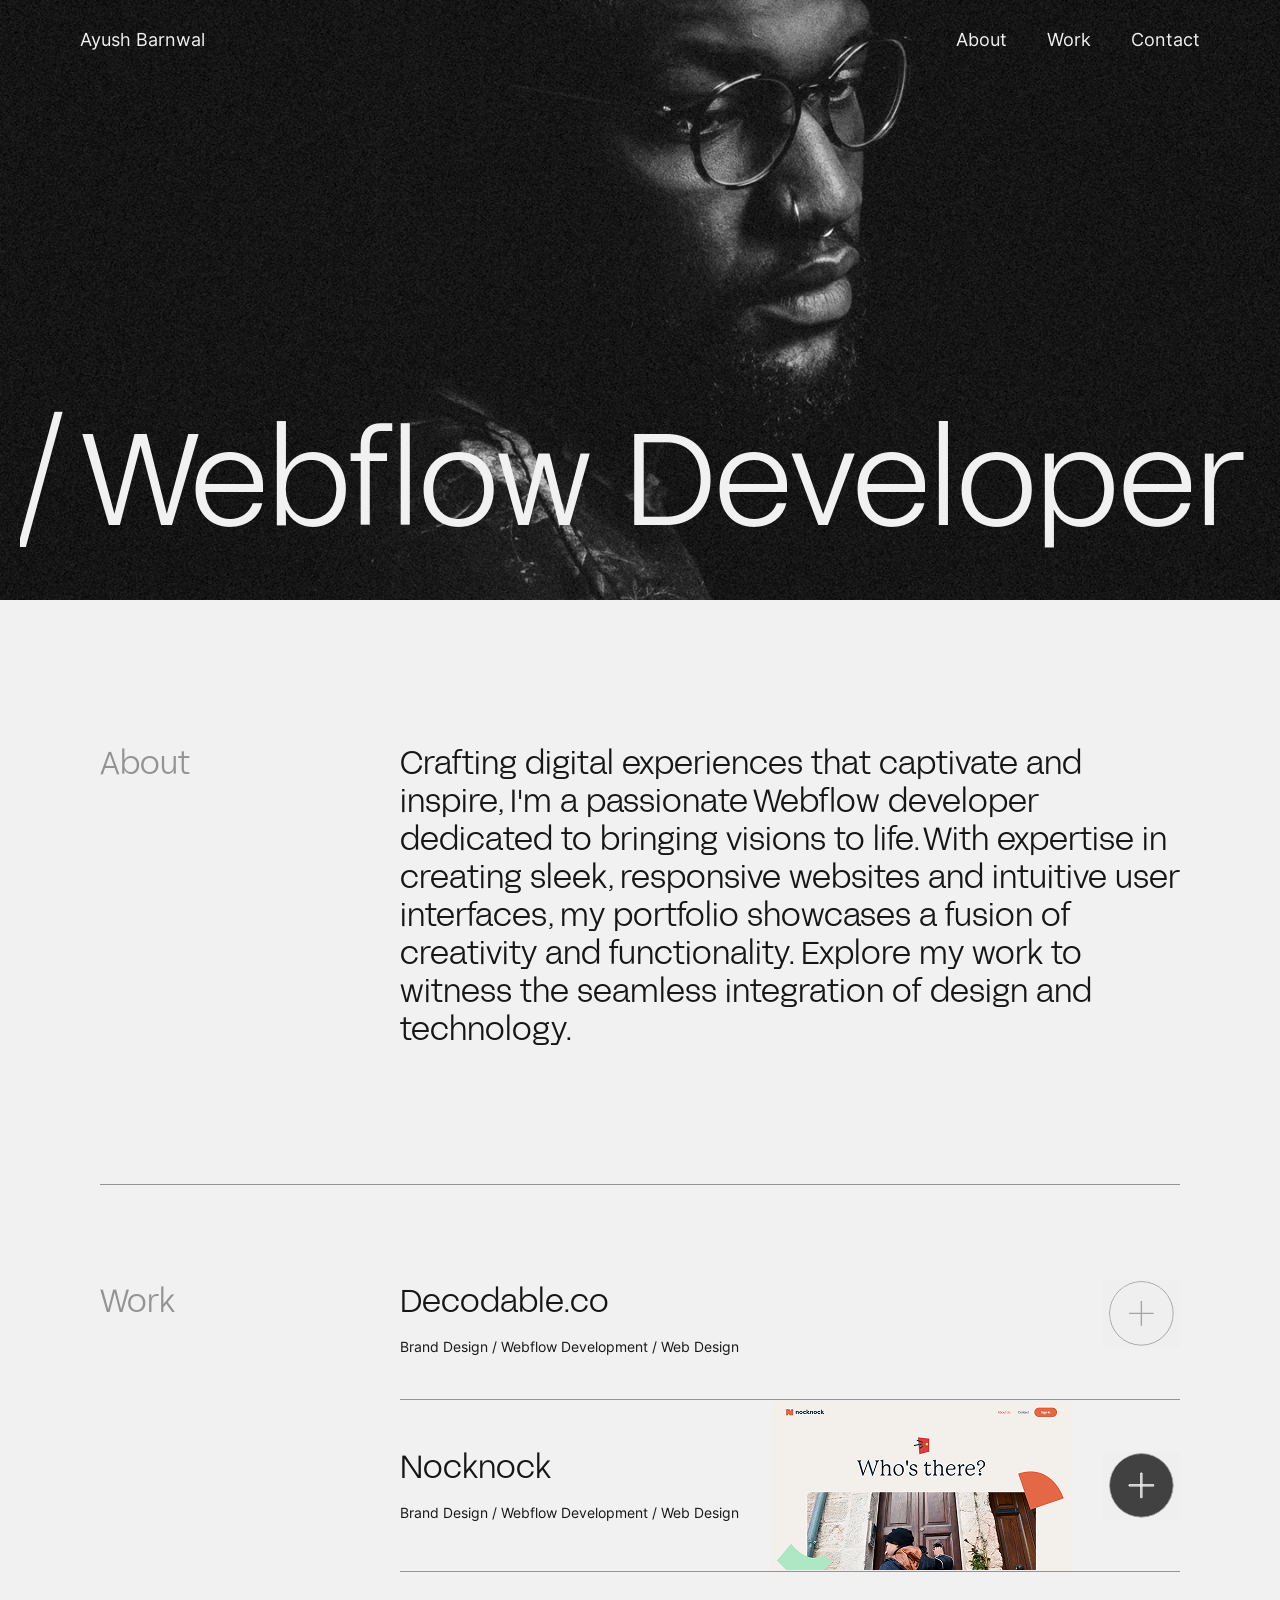
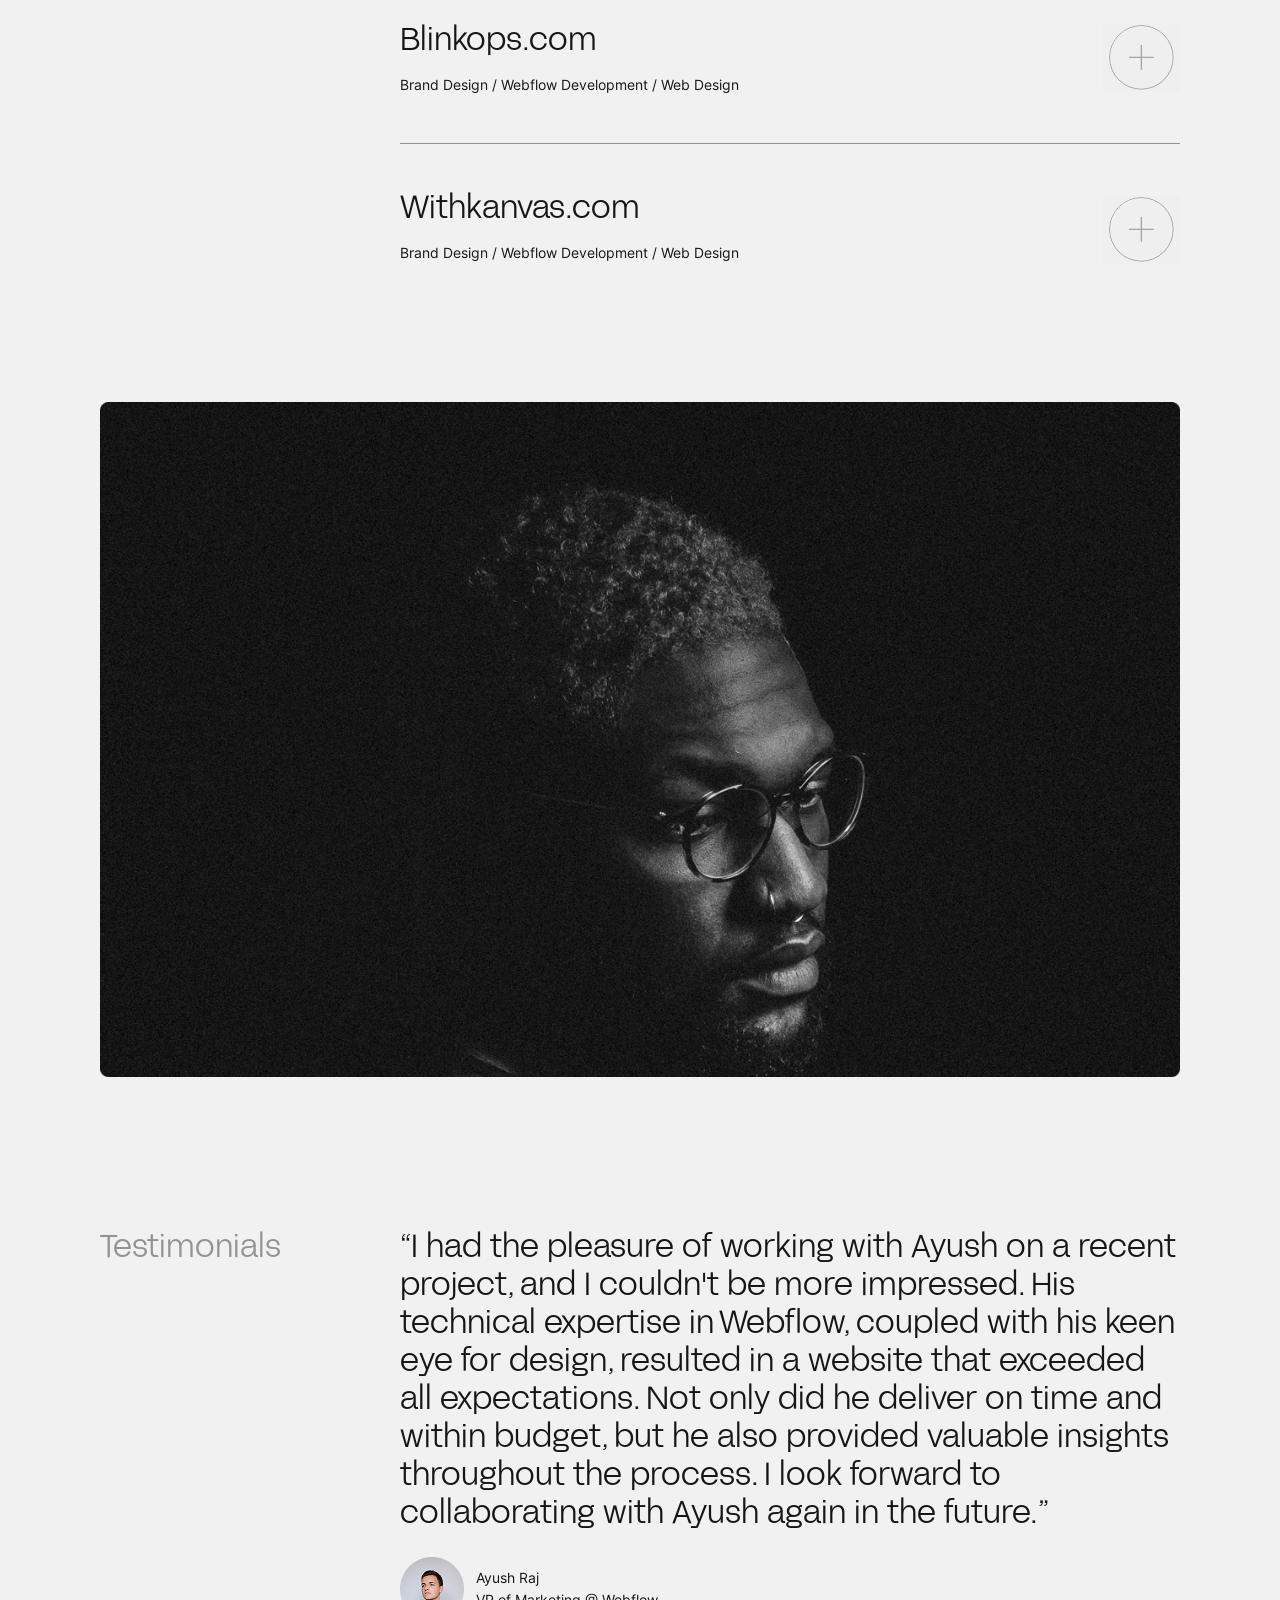
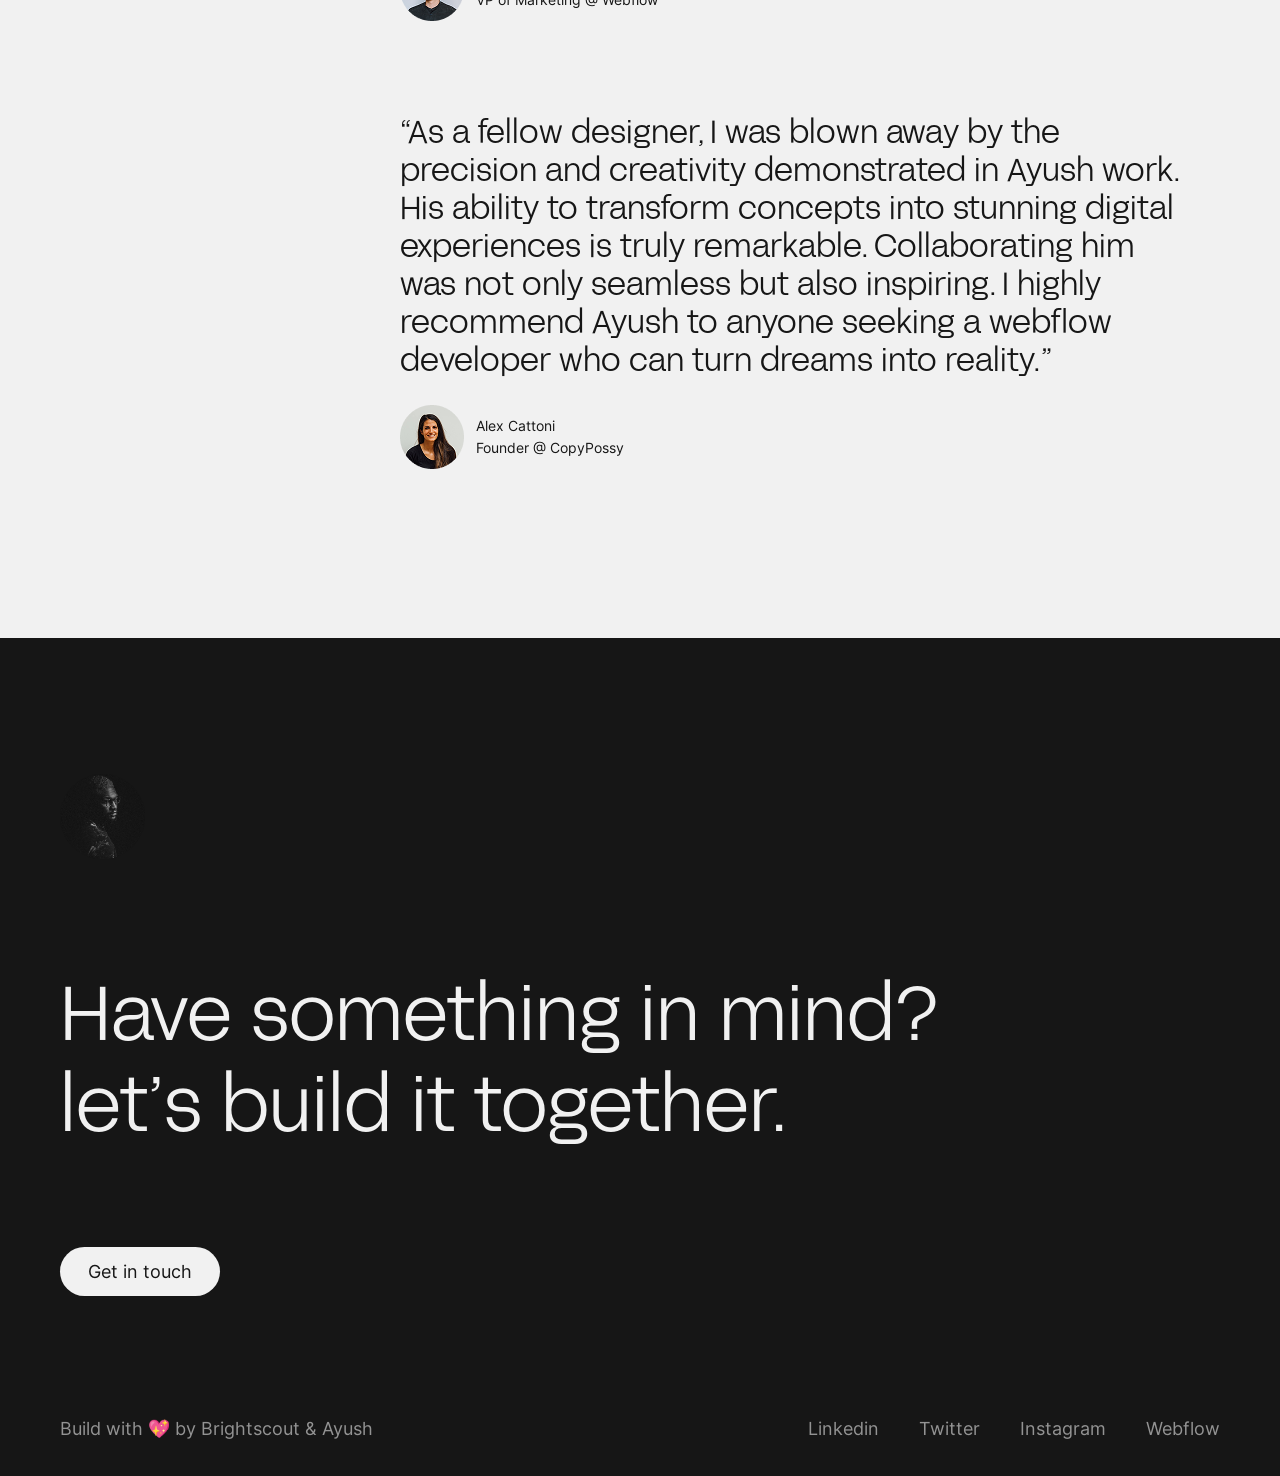
==== commit c7f861ab: "адаптивность" ====
--- a/index.html
+++ b/index.html
@@ -169,7 +169,7 @@
             <div class="footer_info">
                 <img src="images/avatar_contact.png" alt="personal photo">
                 <p>Have something in mind?<br>let’s build it together.</p>
-                <button>Get in touch</button>
+                <button onclick="location.href='contact.html'">Get in touch</button>
             </div>
             <div class="footer_nav_container">
                 <span>Build with 💖 by Brightscout & Ayush</span>
--- a/styles/style.css
+++ b/styles/style.css
@@ -7,10 +7,10 @@
 }
 
 body {
-    margin: 0;
-    display: flex;
+    display: flex;
+    flex-direction: column;
+    margin: 0;
     height: 100vh;
-    flex-direction: column;
     background-color: #F1F1F1;
 }
 
@@ -19,12 +19,12 @@
     flex-direction: column;
     width: 100%;
     min-height: 900px;
+    padding: 0 20px;
     background-image: url("../images/main_image.jpg");
     background-repeat: no-repeat;
     background-size: cover;
     background-position: center top;
     background-color: #141414;
-    padding: 0 20px;
 }
 
 .contact_header {
@@ -44,10 +44,10 @@
     display: flex;
     justify-content: space-between;
     align-items: center;
+    width: 100%;
+    max-width: 1280px;
     margin: 0 auto;
     padding-top: 26px;
-    width: 100%;
-    max-width: 1280px;
 }
 
 .navigation_container a{
@@ -61,42 +61,41 @@
 }
 
 .nav{
+    display: flex;
+    justify-content: space-between;
     margin: 0 auto;
-    justify-content: space-between;
-    display: flex;
-    list-style-type: none;
     font-family: 'Inter', serif;
     font-size: 0.45rem;
     font-weight: 400;
     line-height: 160%;
     gap: 1rem;
+    list-style-type: none;
 }
 
 .nav__link {
+    color: #F1F1F1;
     text-decoration: none;
-    color: #F1F1F1;
 }
 
 .title_anim-wrapper {
     display: flex;
+    overflow: hidden;
     width: 100%;
-    overflow: hidden;
     margin-top: auto;
     margin-bottom: 1.225rem;
 }
 
 .title {
     width: max-content;
-    text-align: center;
-    font-family: 'AcidGrotesk', sans-serif;
-    font-size: 3.75rem;
-    white-space: nowrap;
-    font-weight: 400;
-    color: #F1F1F1;
+    margin: 0;
     padding: 0;
     padding-right: 1rem;
-    margin: 0;
-
+    text-align: center;
+    font-family: 'AcidGrotesk', sans-serif;
+    font-size: 3.75rem;
+    font-weight: 400;
+    color: #F1F1F1;
+    white-space: nowrap;
     animation: title_anim 30s linear infinite;
 }
 
@@ -110,12 +109,13 @@
 }
 
 .main_container {
-    margin: 0 auto;
     width: 100%;
     max-width: 1280px;
+    margin: 0 auto;
 }
 
 .contact_main_container {
+    width: 100%;
     background-color: #161616;
 }
 
@@ -172,28 +172,28 @@
     display: flex;
     justify-content: space-between;
     align-items: center;
-    height: 172px;
+    min-height: 172px;
     border-bottom: 1px solid #939393;
 }
 
 .worklist_item:first-child{
-    height: 120px;
+    min-height: 120px;
     align-items: start;
 }
 
 .worklist_item:last-child {
-    height: 120px;
+    min-height: 120px;
     align-items: end;
     border: none;
 }
 
 .worklist_item h3 {
-    font-family: 'AcidGrotesk', sans-serif;
-    font-size: 40px;
-    font-weight: 400;
-    font-style: normal;
     margin: 0 auto;
     margin-bottom: 18px;
+    font-family: 'AcidGrotesk', sans-serif;
+    font-size: 40px;
+    font-weight: 400;
+    font-style: normal;
     color: #161616;
 }
 
@@ -208,8 +208,8 @@
 }
 
 .worklist_item button {
+    height: 68px;
     border: none;
-    height: 68px;
 }
 
 .worklist_item img {
@@ -279,7 +279,7 @@
 
 .footer_container {
     width: 100%;
-    max-width: 1293px;
+    max-width: 1280px;
     margin: 0 auto;
     margin-bottom: 0.8rem;
 }
@@ -306,21 +306,21 @@
 
 footer button {
     padding: 0.35rem 0.7rem;
+    font-family: 'Inter', serif;
+    font-size: 0.45rem;
+    font-weight: 400;
+    color: #161616;
+    background: #F1F1F1;
+    cursor: pointer;
     border: none;
     border-radius: 4.25rem;
-    background: #F1F1F1;
-    color: #161616;
-    cursor: pointer;
-    font-family: 'Inter', serif;
-    font-size: 0.45rem;
-    font-weight: 400;
 }
 
 .footer_nav_container {
-    margin-top: auto;
     display: flex;
     justify-content: space-between;
     align-items: center;
+    margin-top: auto;
 }
 
 .footer_nav_container span{
@@ -333,20 +333,20 @@
 }
 
 .footer_nav{
+    display: flex; 
+    justify-content: space-between;
     margin: 0 auto;
-    justify-content: space-between;
-    display: flex;
-    list-style-type: none;
     font-family: 'Inter', serif;
     font-size: 0.45rem;
     font-weight: 400;
     line-height: 160%;
     gap: 1rem;
+    list-style-type: none;
 }
 
 .footer_nav__link {
+    color: #939393;
     text-decoration: none;
-    color: #939393;
     transition: color 0.3s ease; 
 }
 
@@ -358,16 +358,17 @@
 .contact_container {
     display: grid;
     grid-template-columns: 624px 2fr;
-    margin: auto;
-    width: 1280px;
-    margin-top: 154px;
-    margin-bottom: 248px;
+    max-width: 1280px;
+    margin: 0 auto;
+    padding: 154px 0px 248px;
 }
 
 .contact_container img {
+    width: 100%;
+    max-width: 297px;
+    height: 100%;
+    max-height: 297px;
     margin-bottom: 176px;
-    width: 297px;
-    height: 297px;
 }
 
 .title_contact_info {
@@ -395,26 +396,26 @@
     font-size: 27px;
     font-weight: 400;
     line-height: 140%;
-    list-style-type: none;
     color: #F1F1F1;
 }
 
 .contact_nav__link {
-    text-decoration: none;
+    display: block;
     font-family: 'AcidGrotesk', sans-serif;
     font-size: 27px;
     font-weight: 400;
     line-height: 140%;
     color: #F1F1F1;
+    text-decoration: none;
 }
 
 .contact_title {
-    font-family: 'AcidGrotesk', sans-serif;
-    font-size: 40px;
-    font-weight: 400;
-    color: #F1F1F1;
     margin-top: 135px;
     margin-bottom: 71px;
+    font-family: 'AcidGrotesk', sans-serif;
+    font-size: 40px;
+    font-weight: 400;
+    color: #F1F1F1;
 }
 
 .contact_form {
@@ -438,6 +439,7 @@
 
 .contact__input {
     margin: 0;
+    padding-bottom: 12px;
     font-family: 'AcidGrotesk', sans-serif;
     font-size: 27px;
     font-weight: 400;
@@ -447,12 +449,12 @@
     border: none;
     outline: none;
     border-bottom: 1px solid #F1F1F1;
+}
+
+.contact__textarea {
+    min-height: 158px;
+    margin: 0;
     padding-bottom: 12px;
-}
-
-.contact__textarea {
-    margin: 0;
-    min-height: 158px;
     resize: none;
     font-family: 'AcidGrotesk', sans-serif;
     font-size: 27px;
@@ -463,7 +465,6 @@
     border: none;
     outline: none;
     border-bottom: 1px solid #F1F1F1;
-    padding-bottom: 12px;
 }
 
 .contact__button {
@@ -501,28 +502,26 @@
         padding: 0 60px;
     }
 
-    main p{
+    main p,
+    .main_title,
+    .worklist_item h3 {
         font-size: 32px;
     }
 
-    .main_title {
-        font-size: 32px;
-    }
-
     .about_container {
-        grid-template-columns: 350px 1fr;
+        grid-template-columns: 300px 1fr;
         margin: 142px auto 0;
         padding-bottom: 138px;
     }
 
     .work_container {
-        grid-template-columns: 350px 1fr;
+        grid-template-columns: 300px 1fr;
         margin: 95px auto 0;
         padding-bottom: 138px;
     }
 
     .testimonials_container {
-        grid-template-columns: 350px 1fr;
+        grid-template-columns: 300px 1fr;
         margin: 138px auto 0;
         margin-bottom: 79px;
     }
@@ -533,84 +532,207 @@
         column-gap: 12px;
     }
 
-    .worklist_item h3 {
-        font-size: 32px;
-    }
-
-    .footer_nav_container {
+    .footer_nav_container,
+    .footer_info {
         padding: 0px 60px;
     }
 
-    .footer_info{
-        padding: 0px 60px;
+    .footer_info p {
+        font-size: 76px;
+    }
+
+    .contact_container {
+        grid-template-columns: 524px 2fr;
+        padding: 80px 60px 120px;
+    }
+
+    .contact_title {
+        font-size: 37px;
+    }
+
+    .contact_info, 
+    .contact_nav__link,
+    .contact__label,
+    .contact__input,
+    .contact__textarea
+    {
+        font-size: 24px;
     }
 }
 
 @media screen and (max-width:1024px){
-
-    html {
-        font-size: 32px; 
-    }
 
     .nav{
         display: none;
     }
+    
+    .burger_button {
+        display: block;
+    }
+    
+    .navigation_container {
+        padding: 26px 40px;
+    }
 
     .main_header{
-        background-color: #141414;
-        min-height: 600px;
+        min-height: 500px;
+    }
+
+    .title{
+        font-size: 100px;
     }
 
     .main_container {
         padding: 0 40px;
     }
 
-    .about_container, 
-    .work_container, 
+    main p,
+    .main_title,
+    .worklist_item h3 {
+        font-size: 28px;
+    }
+
+    .about_container {
+        grid-template-columns: 1fr; 
+        margin-top: 60px;
+        gap: 40px;
+        padding-bottom: 100px;
+    }
+
+    .work_container {
+        grid-template-columns: 1fr; 
+        margin-top: 60px;
+        gap: 40px;
+    }
+
     .testimonials_container {
         grid-template-columns: 1fr; 
+        margin-top: 60px;
+        margin-bottom: 0;
+        gap: 40px;
+        padding-bottom: 20px;
+    }
+
+    .footer_info {
+        margin-top: 86px;
+        margin-bottom: 69px;
+    }
+
+    .footer_info p{
+        margin-top: 50px;
+        margin-bottom: 50px;
+        font-size: 52px;
+    }
+
+    .contact_container {
+        display: flex;
+        flex-direction: column;
+        gap: 40px;
+        padding: 80px 40px;
+    }
+
+    .contact_container h3{
+        margin-top: 0;
+    }
+
+    .contact_container img{
+        margin: 0;
+        flex-shrink: 0;
+        max-width: 200px;
+    }
+
+    .contact_title {
         margin-top: 80px;
-        padding-bottom: 80px;
-        gap: 40px;
-    }
-
-    main p{
-        font-size: 28px;
-    }
-
-    .main_title {
-        font-size: 28px;
+    }
+
+    .contact_info_container {
+        display: flex;
+        justify-content: space-between;
+        align-items: start;
+    }
+
+    .contact_info, 
+    .contact_nav__link,
+    .contact__label,
+    .contact__input,
+    .contact__textarea
+    {
+        font-size: 20px;
+    }
+}
+
+@media screen and (max-width:768px){
+
+    .main_header{
+        min-height: 400px;
     }
     
-    .worklist_item h3 {
-        font-size: 28px;
-    }
-
     .burger_button {
         display: block;
     }
 
-    .navigation_container {
-        padding: 26px 40px;
-    }
-
-    .contact_container {
-        grid-template-columns: 1fr; /* Контакты тоже в одну колонку */
-        width: 100%;
-        padding: 0 20px;
-    }
-
-    .footer_info p{
-        font-size: 60px;
-    }
-}
-
-@media screen and (max-width:768px){
+    .title{
+        font-size: 90px;
+    }
+
     .nav{
         display: none;
     }
 
-    .burger_button {
-        display: block;
+    .testimonials_container {
+        margin-bottom: 0;
+    }
+
+    .footer_info {
+        margin-top: 56px;
+        margin-bottom: 39px;
+    }
+
+    .footer_info p{
+        margin-top: 30px;
+        margin-bottom: 30px;
+        font-size: 40px;
+    }
+
+    .footer_nav_container {
+        flex-direction: column; 
+        align-items: start;
+        gap: 24px; 
+    }
+
+    .footer_nav_container nav {
+        order: 1;
+    }
+
+    .footer_nav_container span {
+        order: 2;
+    }
+    
+    .footer_nav {
+        flex-direction: column; 
+        gap: 0px; 
+        padding: 0;
+    }
+    
+    .footer_nav__link {
+        display: block; 
+        padding: 8px 0; 
+    }
+
+    .contact_container img{
+        max-width: 150px;
+    }
+
+    .contact_info, 
+    .contact_nav__link,
+    .contact__label,
+    .contact__input,
+    .contact__textarea
+    {
+        font-size: 16px;
+    }
+
+    .contact_title {
+        margin-top: 80px;
     }
 }
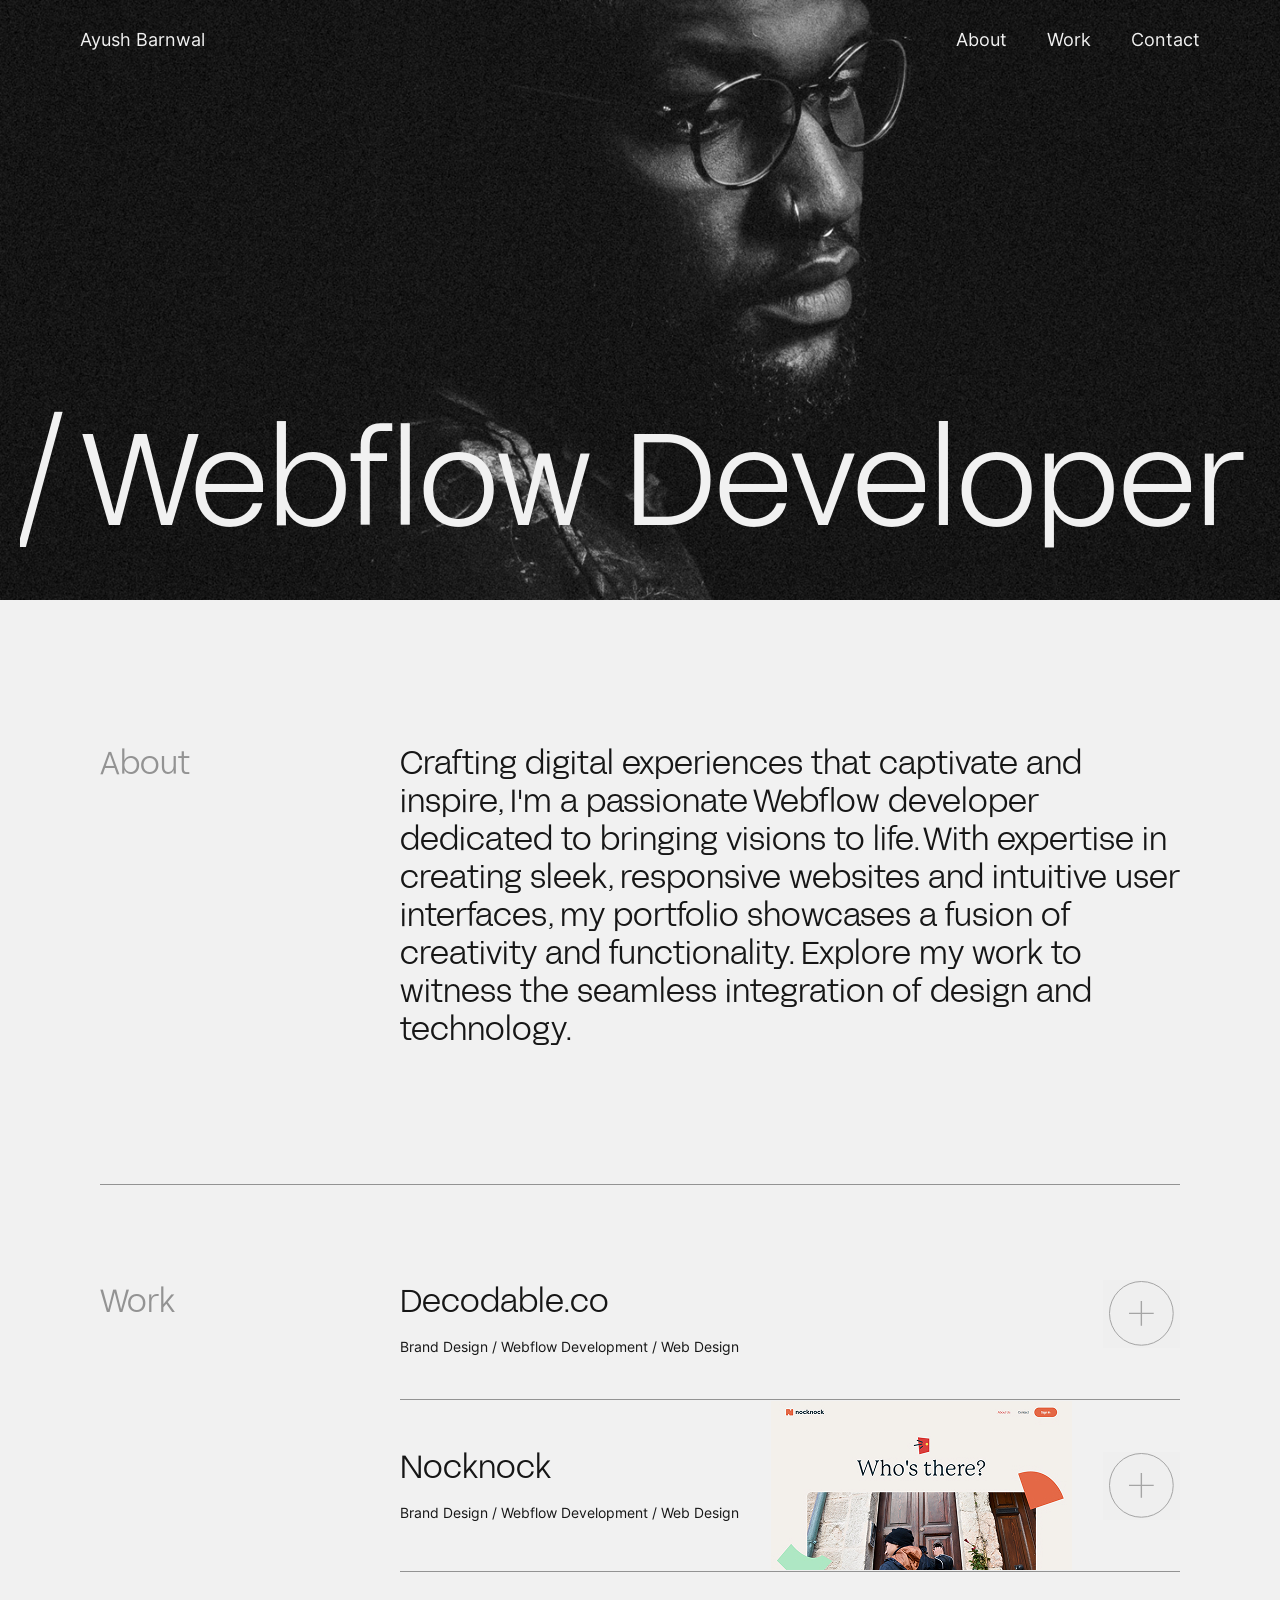
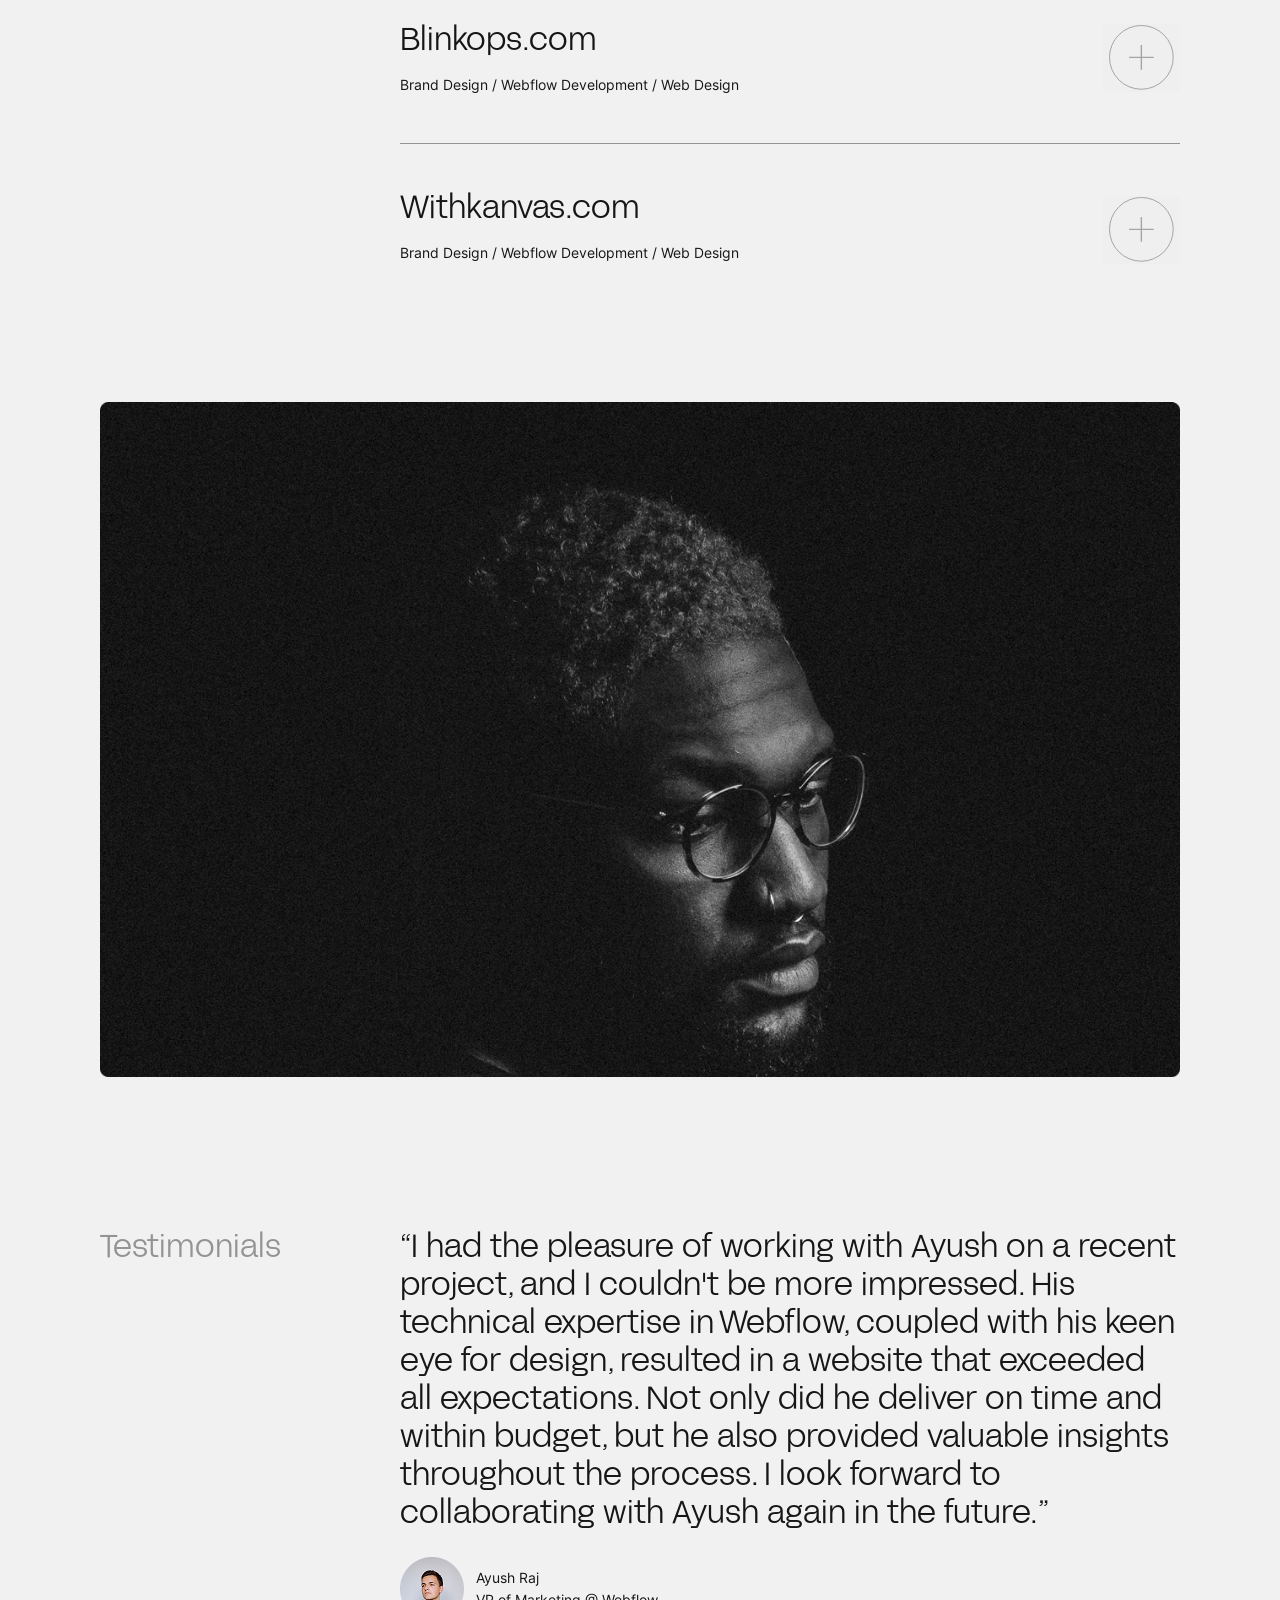
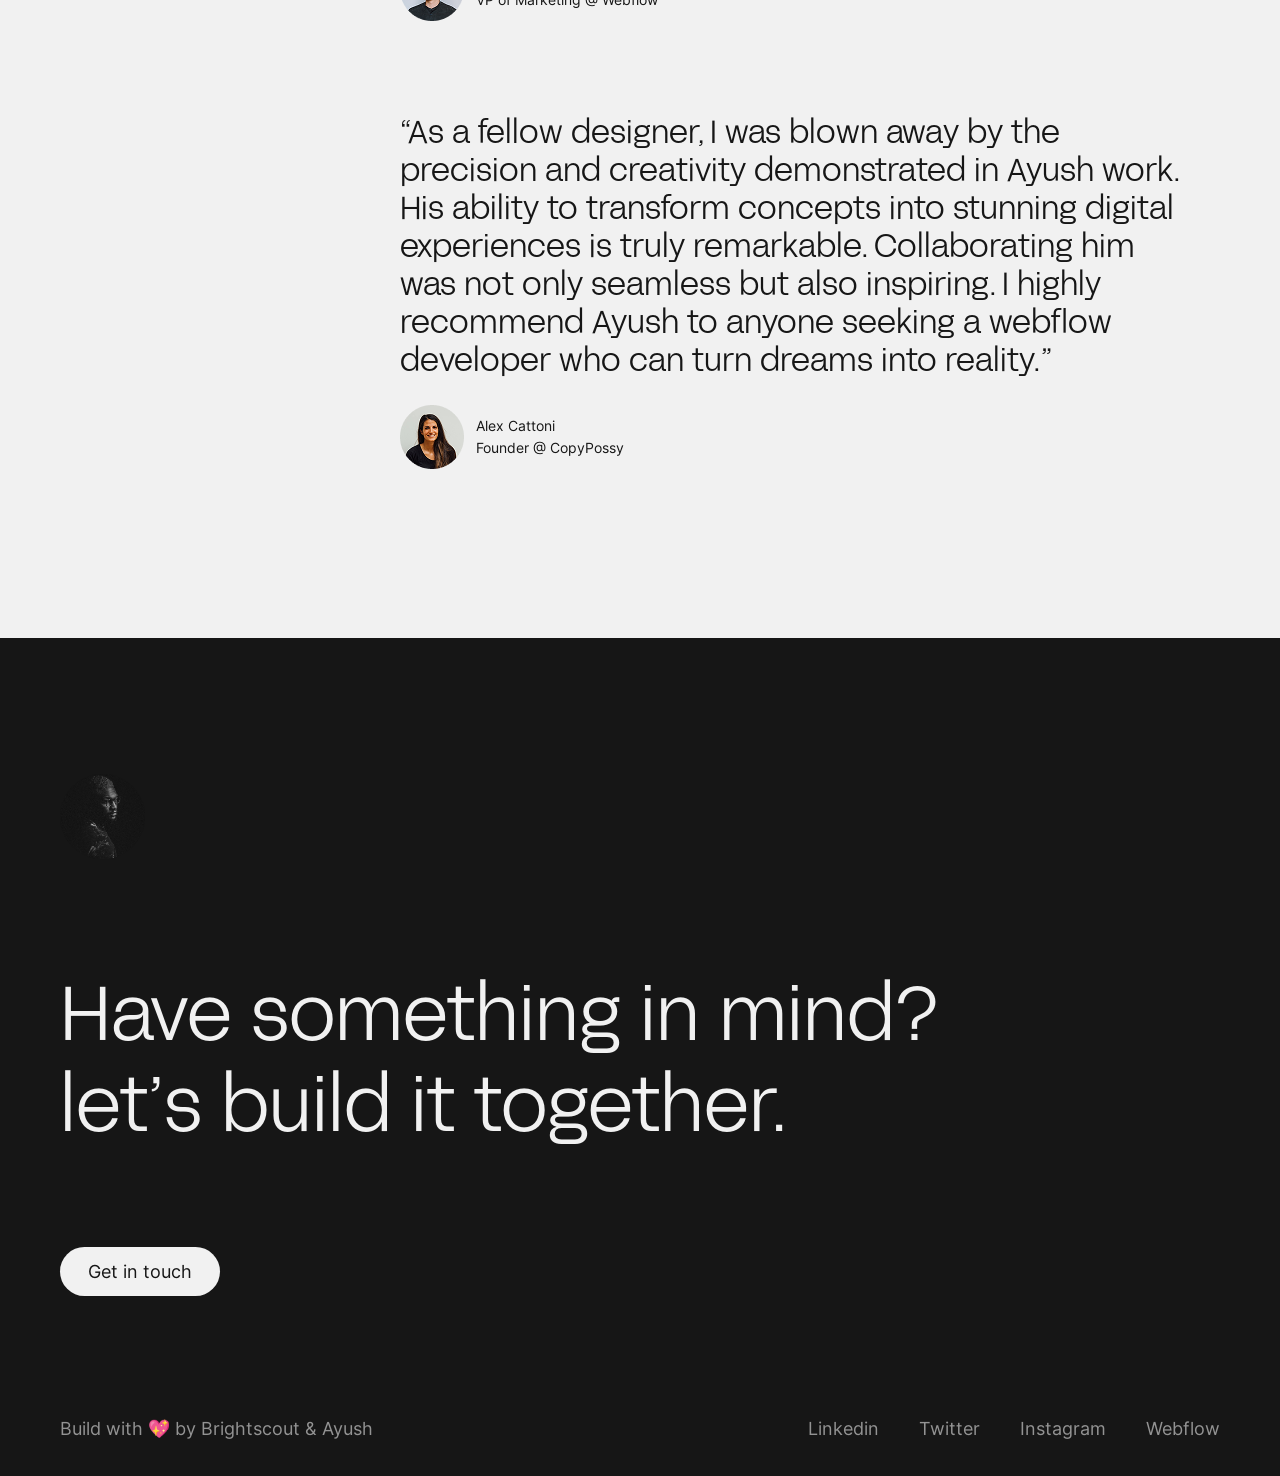
==== commit a1701740: "анимация" ====
--- a/index.html
+++ b/index.html
@@ -72,7 +72,7 @@
                     </div>
                     <img src="images/nocknock.jpg" alt="nocknock">
                     <button>
-                        <svg class="svg_plus_active" width="65" height="65" viewBox="0 0 65 65" fill="none" xmlns="http://www.w3.org/2000/svg">
+                        <svg class="svg_plus" width="65" height="65" viewBox="0 0 65 65" fill="none" xmlns="http://www.w3.org/2000/svg">
                             <g opacity="0.8">
                                 <rect x="0.5" y="0.5" width="63.7159" height="63.7159" rx="31.858" stroke="#939393"/>
                                 <path d="M31.6761 44.7159V20H33.0398V44.7159H31.6761ZM20 33.0398V31.6761H44.7159V33.0398H20Z" fill="#939393"/>
--- a/styles/style.css
+++ b/styles/style.css
@@ -218,17 +218,33 @@
 }
 
 .svg_plus {
-    border-radius: 180px;
     cursor: pointer;
-    transition: background-color 0.4s ease;
-}
-
-.svg_plus_active {
-    border-radius: 180px;
-    cursor: pointer;
+}
+
+.svg_plus rect {
+    transition: stroke 0.3s ease, fill 0.3s ease;
+}
+
+.svg_plus path {
+    transition: fill 0.3s ease;
+}
+
+.svg_plus:hover rect {
+    stroke: #F1F1F1;
     fill: #161616;
+}
+
+.svg_plus:hover path {
+    fill: #F1F1F1;
+}
+
+.svg_plus.active rect {
     stroke: #F1F1F1;
-    transition: background-color 0.4s ease;
+    fill: #161616;
+}
+
+.svg_plus.active path {
+    fill: #F1F1F1;
 }
 
 .testimonials_container {
